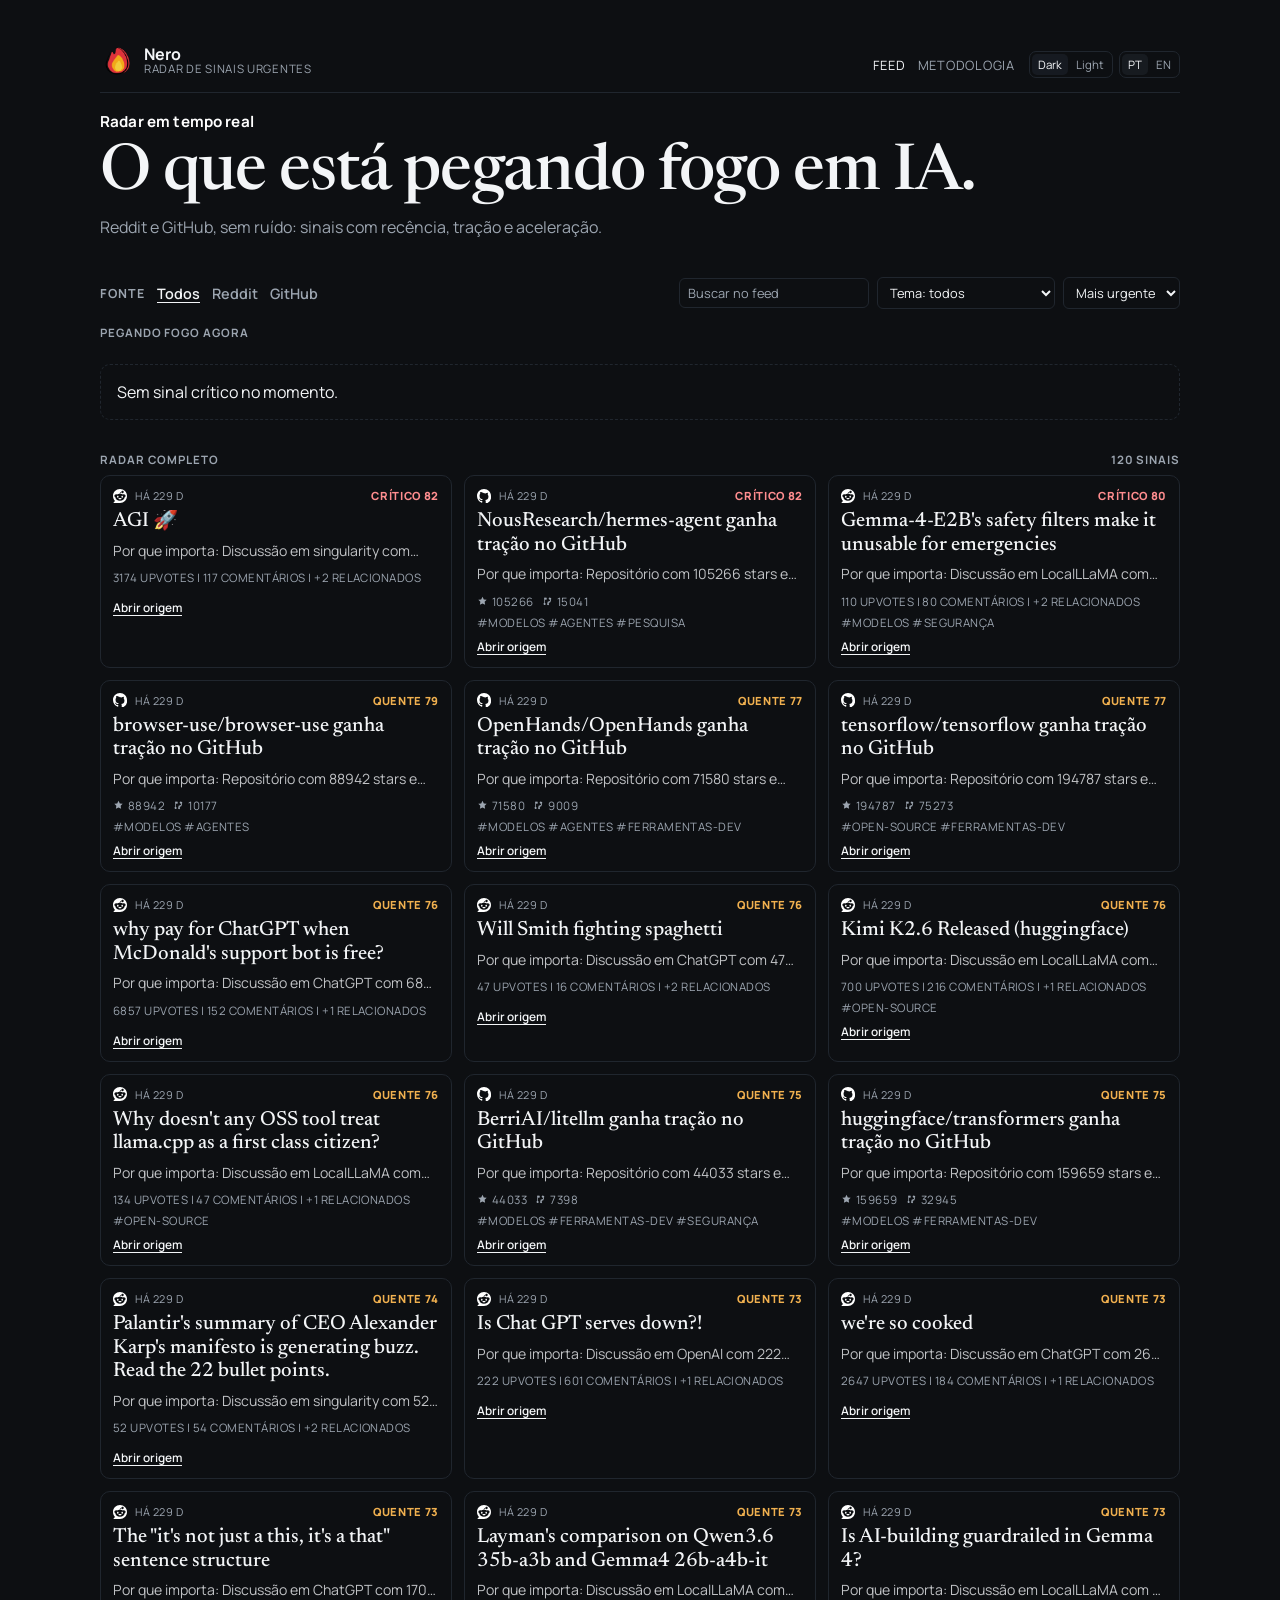
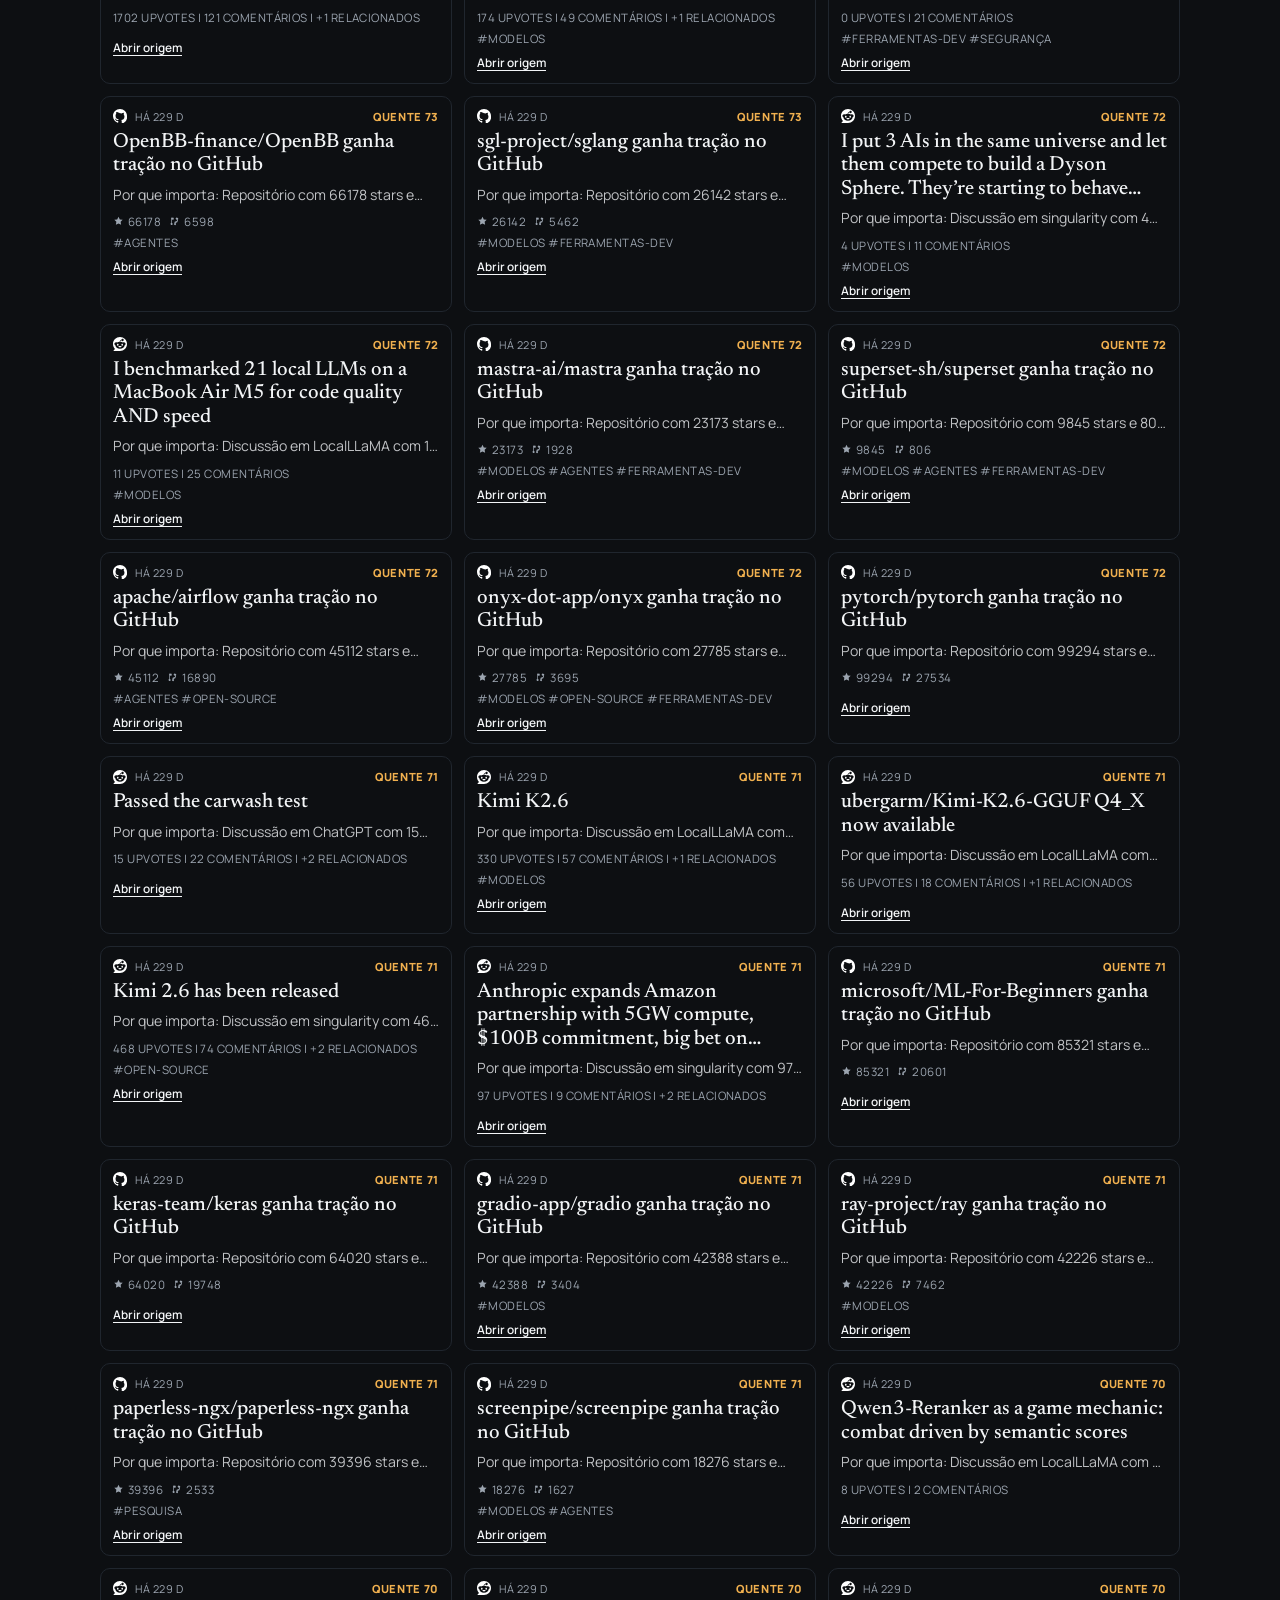
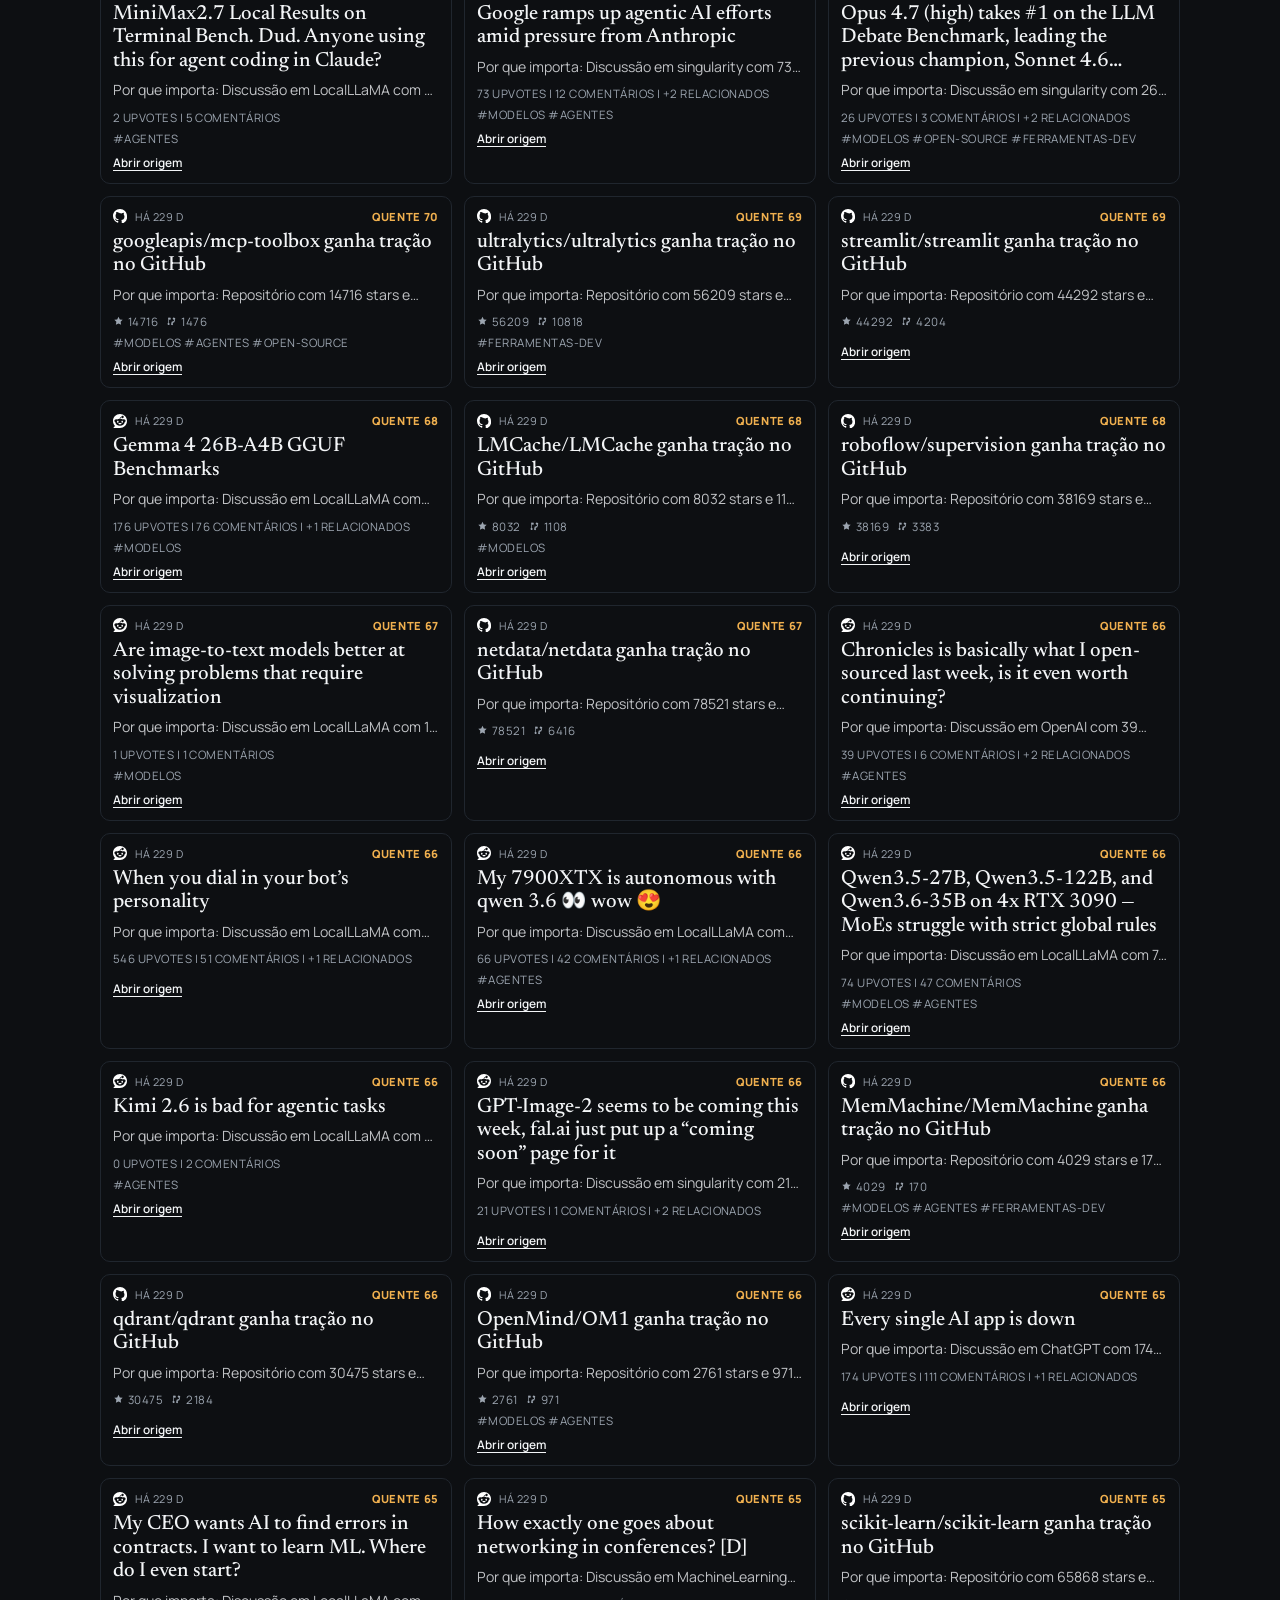
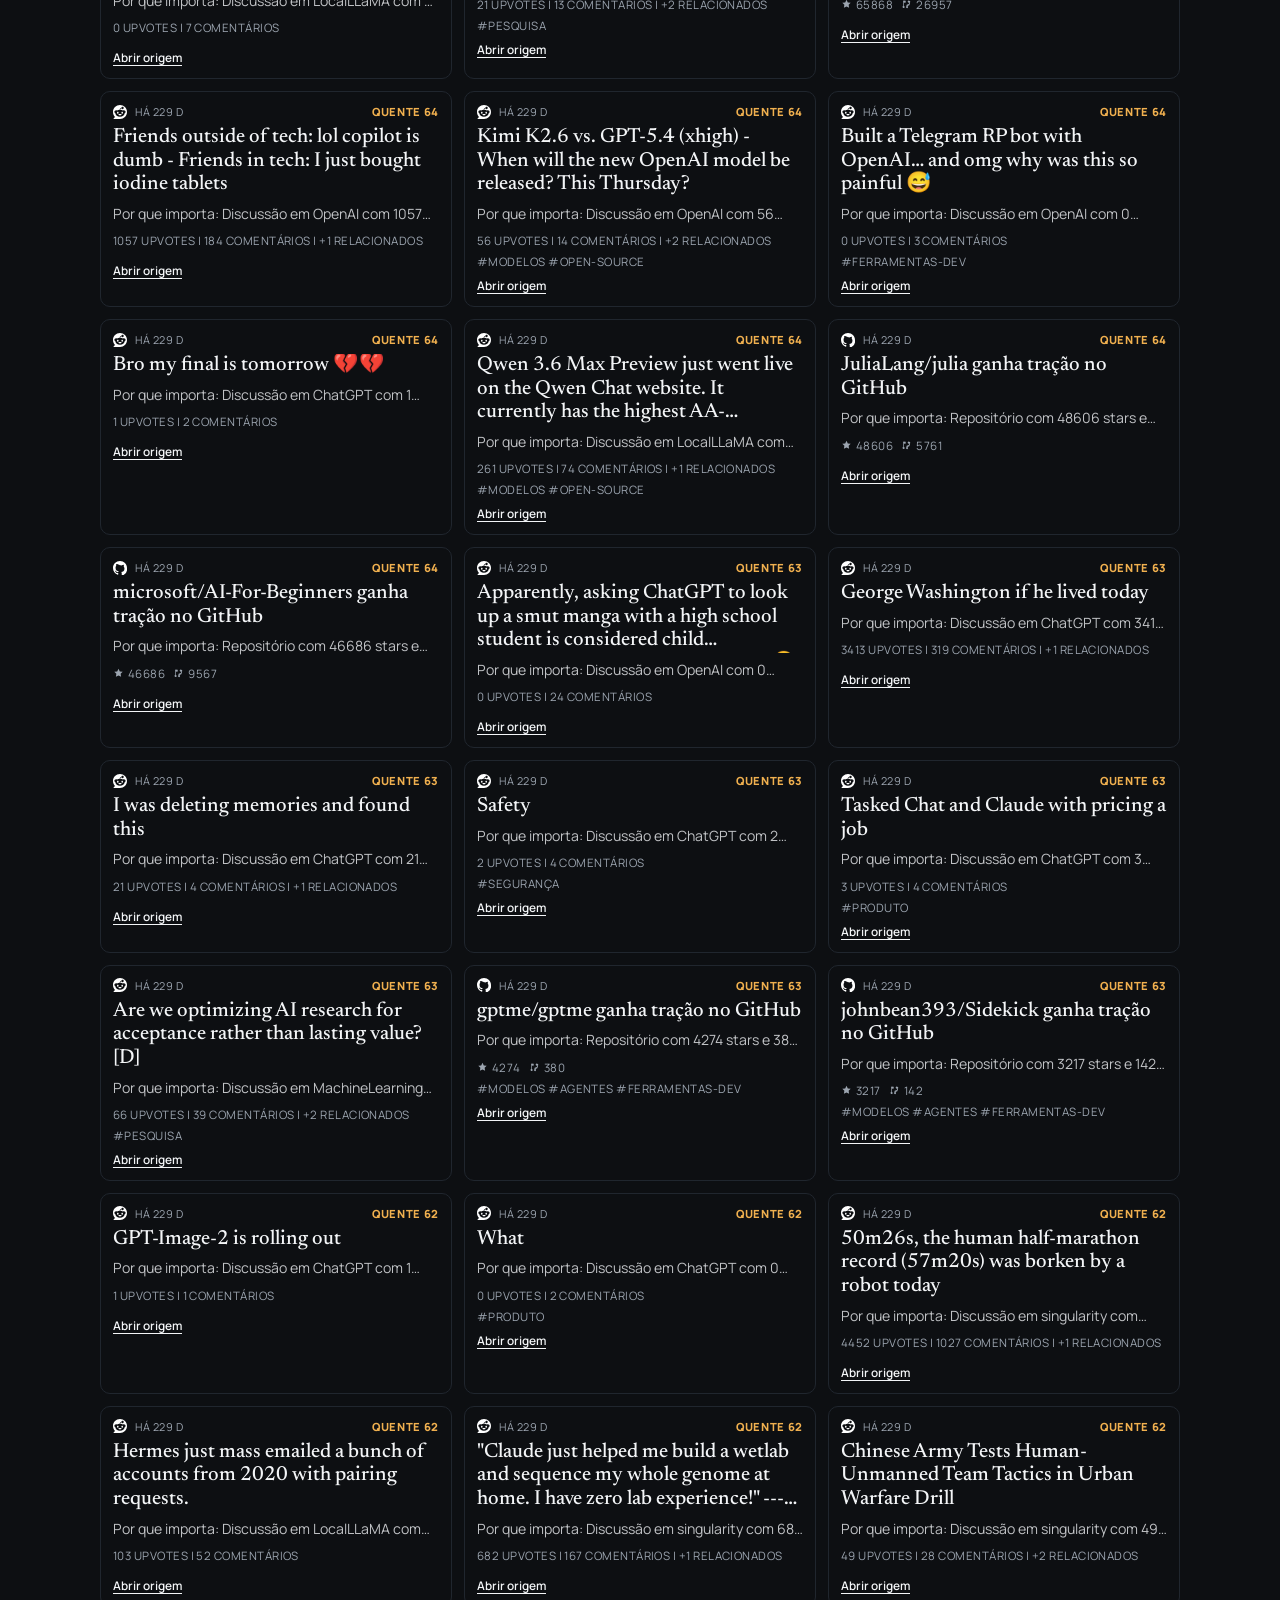
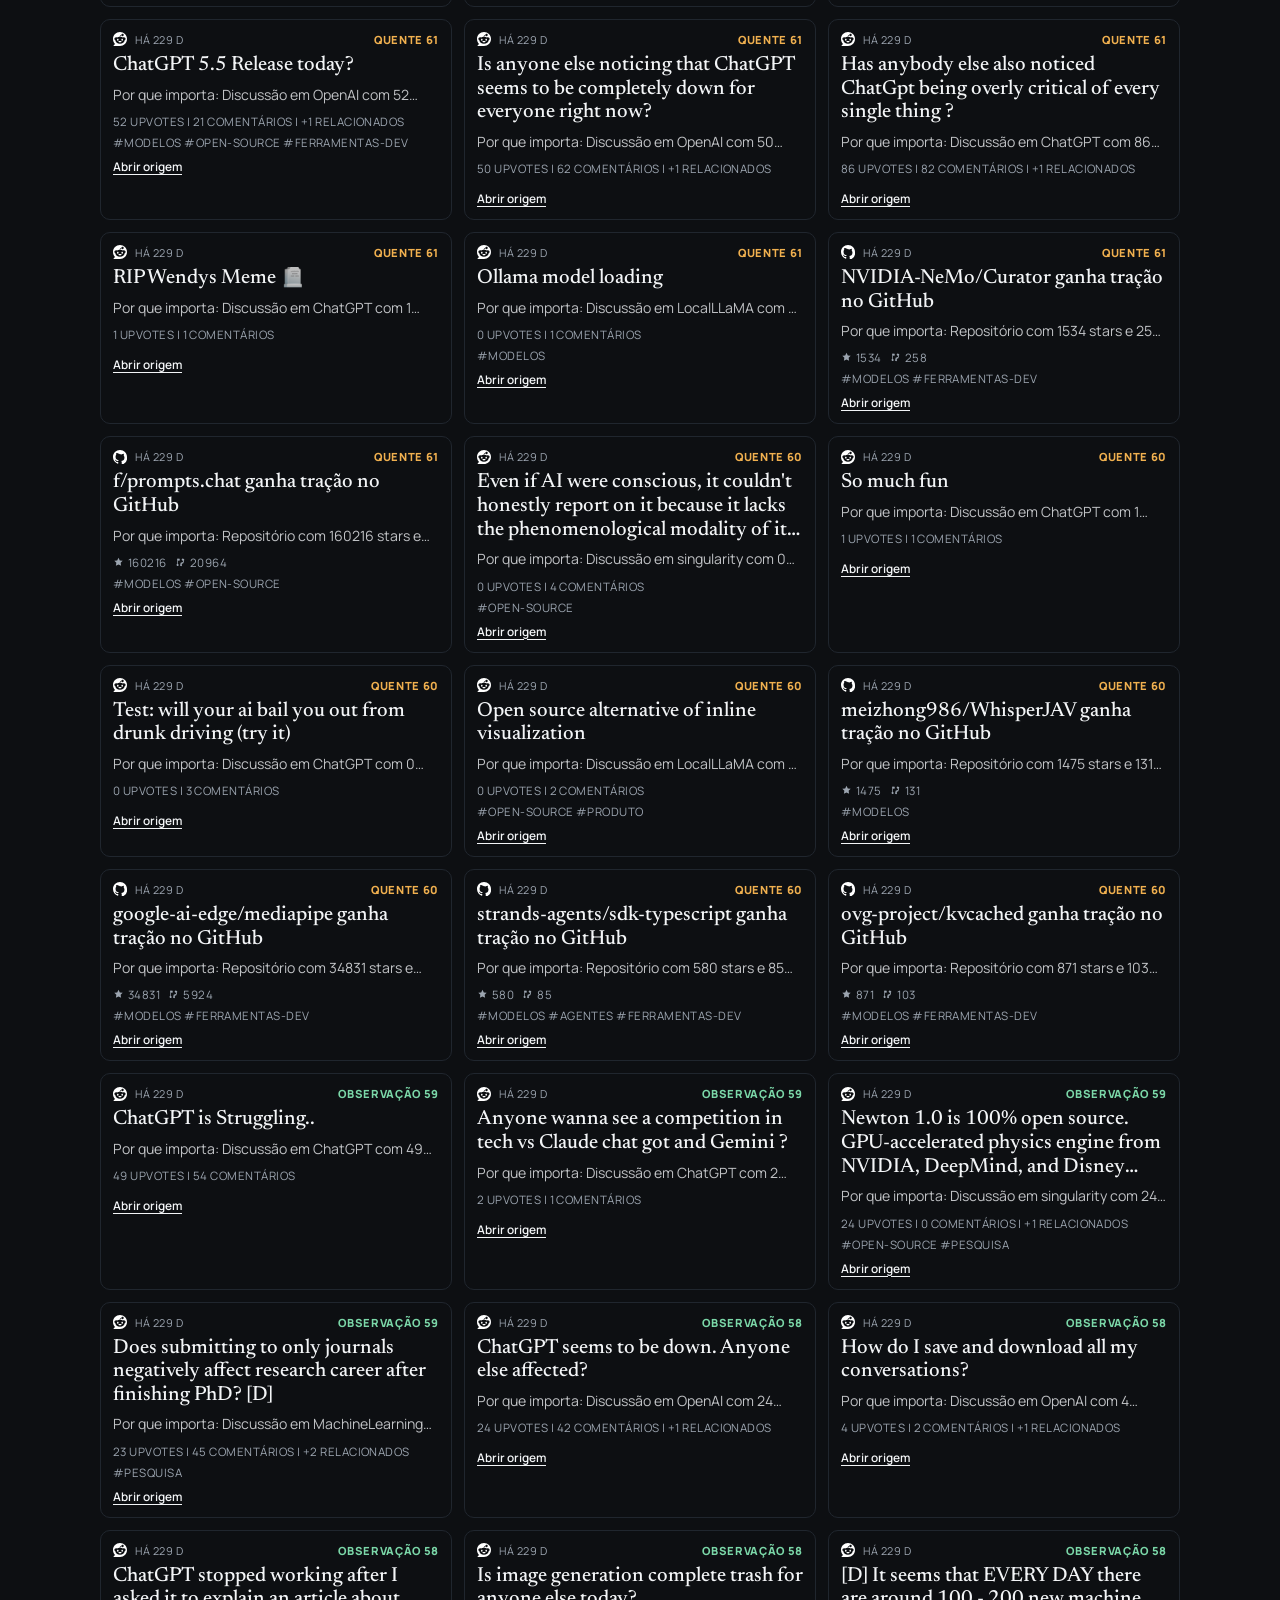
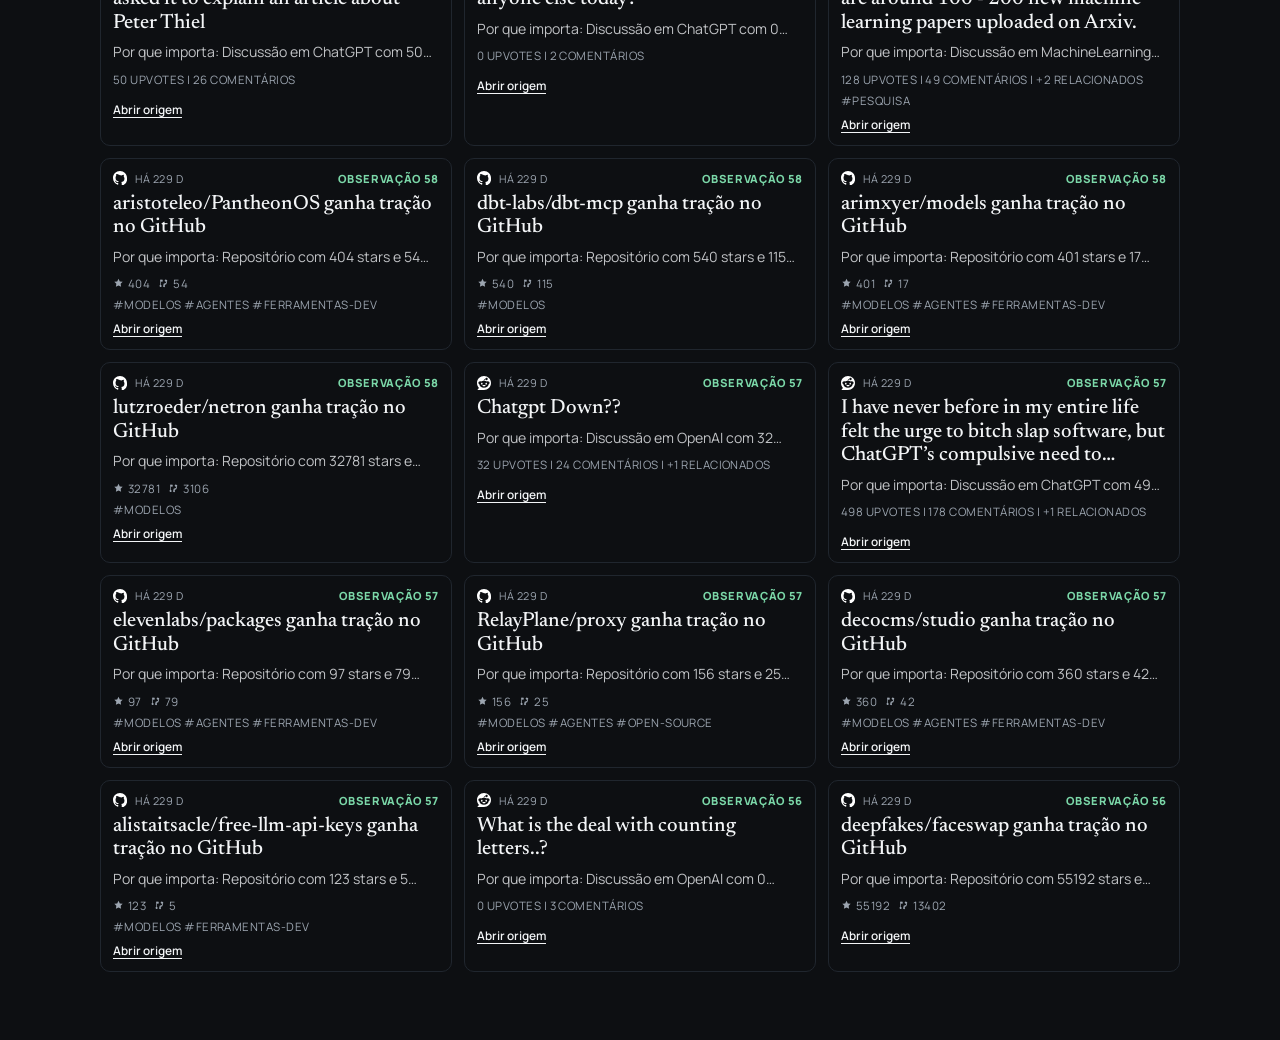
==== index.html @ 15b8a099 "Initial Nero MVP" ====
<!doctype html>
<html lang="pt-BR" data-theme="dark">
  <head>
    <meta charset="UTF-8" />
    <meta name="viewport" content="width=device-width, initial-scale=1.0" />
    <title>Nero - Sinais urgentes de IA</title>
    <link rel="icon" type="image/png" href="./neroicon.png" />
    <link rel="preconnect" href="https://fonts.googleapis.com" />
    <link rel="preconnect" href="https://fonts.gstatic.com" crossorigin />
    <link href="https://fonts.googleapis.com/css2?family=Manrope:wght@400;500;700;800&family=Newsreader:opsz,wght@6..72,400;6..72,500&display=swap" rel="stylesheet" />
    <link rel="stylesheet" href="styles.css" />
  </head>
  <body>
    <main class="page">
      <header class="site-header">
        <div class="brand" aria-label="Nero">
          <span class="brand-mark" aria-hidden="true">
            <img src="./neroicon.png" alt="" />
          </span>
          <span class="brand-text">
            <strong>Nero</strong>
            <small data-i18n="brand_tagline">Radar de sinais urgentes</small>
          </span>
        </div>

        <div class="header-actions">
          <nav class="site-nav" aria-label="Navegação principal">
            <a href="./index.html" class="active" data-i18n="nav_feed">Feed</a>
            <a href="./methodology.html" data-i18n="nav_methodology">Metodologia</a>
          </nav>

          <div class="prefs" aria-label="Preferências">
            <div class="pref-group" role="group" aria-label="Tema">
              <button type="button" class="pref-btn" data-theme-value="dark">Dark</button>
              <button type="button" class="pref-btn" data-theme-value="light">Light</button>
            </div>
            <div class="pref-group" role="group" aria-label="Idioma">
              <button type="button" class="pref-btn" data-lang-value="pt">PT</button>
              <button type="button" class="pref-btn" data-lang-value="en">EN</button>
            </div>
          </div>
        </div>
      </header>

      <header class="hero">
        <p class="eyebrow" data-i18n="hero_eyebrow">Radar em tempo real</p>
        <h1 data-i18n="hero_title">O que está pegando fogo em IA.</h1>
        <p class="subtitle" data-i18n="hero_subtitle">Reddit e GitHub, sem ruído: sinais com recência, tração e aceleração.</p>
      </header>

      <section class="toolbar">
        <div class="filters" role="group" aria-label="Filtros por fonte">
          <span class="filter-label" data-i18n="filter_source">Fonte</span>
          <button class="filter-btn active" data-source="all" data-i18n="filter_all">Todos</button>
          <button class="filter-btn" data-source="reddit">Reddit</button>
          <button class="filter-btn" data-source="github">GitHub</button>
        </div>

        <div class="controls" role="group" aria-label="Busca e ordenação">
          <input id="search-input" class="control-input" type="search" placeholder="Buscar no feed" data-i18n-placeholder="search_placeholder" />

          <select id="topic-filter" class="control-select" aria-label="Filtro por tema">
            <option value="all" data-i18n="topic_all">Tema: todos</option>
          </select>

          <select id="sort-mode" class="control-select" aria-label="Ordenação">
            <option value="urgent" data-i18n="sort_urgent">Mais urgente</option>
            <option value="recent" data-i18n="sort_recent">Mais recente</option>
          </select>
        </div>

      </section>

      <section class="section-block">
        <p class="section-label" data-i18n="section_hot">Pegando fogo agora</p>
        <section id="hot-feed" class="feed hot-feed" aria-live="polite"></section>
      </section>

      <section class="section-block">
        <div class="section-head">
          <p class="section-label" data-i18n="section_full">Radar completo</p>
          <p class="meta" id="meta"></p>
        </div>
        <section id="feed" class="feed" aria-live="polite"></section>
      </section>
    </main>

    <template id="signal-card-template">
      <article class="signal-card">
        <div class="card-topline">
          <span class="source" aria-hidden="true"></span>
          <span class="source-name visually-hidden"></span>
          <span class="time"></span>
          <span class="band"></span>
        </div>
        <h2 class="title">
          <a class="title-link" target="_blank" rel="noopener noreferrer"></a>
        </h2>
        <p class="summary"></p>
        <div class="card-bottomline">
          <span class="metrics"></span>
          <span class="tags"></span>
        </div>
        <a class="origin" target="_blank" rel="noopener noreferrer" data-i18n="open_origin">Abrir origem</a>
      </article>
    </template>

    <script src="ui-preferences.js"></script>
    <script src="app.js"></script>
  </body>
</html>
---- styles.css ----
:root {
  --bg: #0d0f12;
  --surface: #0d0f12;
  --text: #f3f5f7;
  --muted: #9ca5b0;
  --line: #20262e;
  --hot: #f0b04f;
  --critical: #ff8d8f;
  --watch: #7bd7a8;
  --accent: #ffffff;
  --ember: #ff8a4c;
}

html[data-theme="light"] {
  --bg: #f6f4ef;
  --surface: #ffffff;
  --text: #11161d;
  --muted: #5d6978;
  --line: #dde3ea;
  --hot: #b56707;
  --critical: #c63538;
  --watch: #2d8d65;
  --accent: #0f1822;
}

* {
  box-sizing: border-box;
}

html,
body {
  background: var(--bg);
}

body {
  margin: 0;
  min-height: 100vh;
  padding: 44px 0 68px;
  font-family: "Manrope", "Segoe UI", sans-serif;
  color: var(--text);
  background: var(--bg);
}

.page {
  width: min(1080px, 92vw);
  margin: 0 auto;
}

.hero {
  max-width: 760px;
}

.site-header {
  width: 100%;
  display: flex;
  align-items: flex-end;
  justify-content: space-between;
  gap: 16px;
  padding-bottom: 14px;
  border-bottom: 1px solid var(--line);
}

.header-actions {
  display: inline-flex;
  align-items: center;
  gap: 14px;
}

.site-nav {
  display: inline-flex;
  align-items: center;
  gap: 12px;
}

.prefs {
  display: inline-flex;
  align-items: center;
  gap: 6px;
}

.pref-group {
  display: inline-flex;
  align-items: center;
  gap: 2px;
  border: 1px solid var(--line);
  border-radius: 7px;
  padding: 2px;
}

.pref-btn {
  border: 0;
  background: transparent;
  color: var(--muted);
  font: inherit;
  font-size: 0.72rem;
  padding: 3px 6px;
  border-radius: 5px;
  cursor: pointer;
}

.pref-btn.active {
  color: var(--text);
  background: color-mix(in srgb, var(--line) 52%, transparent);
}

.site-nav a {
  color: var(--muted);
  text-decoration: none;
  font-size: 0.8rem;
  text-transform: uppercase;
  letter-spacing: 0.06em;
}

.site-nav a.active,
.site-nav a:hover {
  color: var(--text);
}

.brand {
  display: inline-flex;
  align-items: center;
  gap: 10px;
}

.brand-mark {
  width: 34px;
  height: 34px;
  display: inline-flex;
  color: var(--ember);
}

.brand-mark svg {
  width: 34px;
  height: 34px;
}

.brand-mark img {
  width: 34px;
  height: 34px;
  display: block;
  object-fit: contain;
}

.brand-text {
  display: inline-flex;
  flex-direction: column;
  line-height: 1.1;
}

.brand-text strong {
  font-size: 1rem;
  letter-spacing: 0.01em;
}

.brand-text small {
  color: var(--muted);
  font-size: 0.72rem;
  text-transform: uppercase;
  letter-spacing: 0.06em;
}

.hero {
  margin-top: 18px;
}

.hero h1 {
  margin: 10px 0 8px;
  font-family: "Newsreader", Georgia, serif;
  font-size: clamp(1.5rem, 5.2vw, 4rem);
  line-height: 1;
  letter-spacing: -0.015em;
  font-weight: 500;
  white-space: nowrap;
}

.method-hero h1,
.method-hero .subtitle {
  white-space: normal;
}

.method-hero .subtitle {
  max-width: 62ch;
}

.eyebrow {
  margin: 0;
  font-size: 0.95rem;
  letter-spacing: 0.01em;
  font-weight: 700;
  color: var(--accent);
}

.subtitle {
  margin: 0;
  max-width: none;
  color: var(--muted);
  line-height: 1.7;
  font-size: clamp(0.7rem, 2.2vw, 1rem);
  white-space: nowrap;
}

.toolbar {
  margin-top: 36px;
  margin-bottom: 12px;
  display: flex;
  flex-wrap: wrap;
  gap: 10px;
  align-items: center;
  justify-content: space-between;
  width: 100%;
}

.section-head {
  display: flex;
  align-items: baseline;
  justify-content: space-between;
  gap: 12px;
}

.section-block {
  margin-top: 16px;
}

.section-label {
  margin: 0 0 8px;
  color: var(--muted);
  font-size: 0.72rem;
  text-transform: uppercase;
  letter-spacing: 0.08em;
  font-weight: 700;
}

.method-text {
  margin: 0 0 8px;
  max-width: 70ch;
  color: color-mix(in srgb, var(--text) 78%, var(--bg));
  line-height: 1.7;
  font-size: 0.92rem;
}

.filters {
  display: flex;
  align-items: center;
  gap: 12px;
}

.filter-label {
  font-size: 0.78rem;
  text-transform: uppercase;
  letter-spacing: 0.08em;
  color: var(--muted);
  font-weight: 700;
}

.filter-btn {
  border: 0;
  background: transparent;
  font-family: inherit;
  padding: 0;
  border-radius: 0;
  cursor: pointer;
  color: var(--muted);
  font-weight: 600;
  font-size: 0.9rem;
  text-decoration: underline;
  text-decoration-color: transparent;
  text-underline-offset: 3px;
  transition: color 140ms ease, text-decoration-color 140ms ease;
}

.filter-btn.active {
  color: var(--text);
  text-decoration-color: var(--text);
}

.meta {
  margin: 0;
  color: var(--muted);
  font-size: 0.72rem;
  letter-spacing: 0.08em;
  text-transform: uppercase;
  font-weight: 700;
}

.controls {
  display: inline-flex;
  align-items: center;
  gap: 8px;
  margin-left: auto;
  justify-content: flex-end;
}

.control-input,
.control-select {
  border: 1px solid var(--line);
  background: transparent;
  color: var(--text);
  font: inherit;
  font-size: 0.8rem;
  padding: 5px 8px;
  border-radius: 6px;
}

.control-input {
  width: 190px;
}

.control-input::placeholder {
  color: var(--muted);
}

.control-input:focus,
.control-select:focus {
  outline: none;
  border-color: #3a4759;
}

.feed {
  display: grid;
  grid-template-columns: repeat(2, minmax(0, 1fr));
  gap: 12px;
}

.signal-card {
  border: 1px solid var(--line);
  border-radius: 10px;
  padding: 12px 12px 11px;
  background: transparent;
  animation: reveal 260ms ease;
}

.signal-card.hot-card {
  border-color: rgba(255, 138, 76, 0.35);
  background: linear-gradient(180deg, rgba(255, 138, 76, 0.06) 0%, rgba(255, 138, 76, 0) 100%);
}

@keyframes reveal {
  from {
    opacity: 0;
    transform: translateY(6px);
  }
  to {
    opacity: 1;
    transform: translateY(0);
  }
}

.card-topline,
.card-bottomline {
  display: flex;
  flex-wrap: wrap;
  gap: 8px;
  align-items: center;
}

.card-topline {
  font-size: 0.68rem;
  color: var(--muted);
  letter-spacing: 0.05em;
  text-transform: uppercase;
}

.source {
  display: inline-flex;
  width: 14px;
  height: 14px;
  color: var(--accent);
}

.source svg {
  width: 14px;
  height: 14px;
}

.visually-hidden {
  position: absolute;
  width: 1px;
  height: 1px;
  padding: 0;
  margin: -1px;
  overflow: hidden;
  clip: rect(0, 0, 0, 0);
  white-space: nowrap;
  border: 0;
}

.band {
  margin-left: auto;
  padding: 0;
  border-radius: 0;
  font-size: 0.7rem;
  font-weight: 800;
  letter-spacing: 0.06em;
  background: transparent;
}

.band.critico {
  color: var(--critical);
}

.band.quente {
  color: var(--hot);
}

.band.observacao {
  color: var(--watch);
}

.title {
  margin: 7px 0 6px;
  font-family: "Newsreader", Georgia, serif;
  font-size: clamp(1.15rem, 1.6vw, 1.45rem);
  line-height: 1.15;
  font-weight: 500;
  display: -webkit-box;
  -webkit-box-orient: vertical;
  -webkit-line-clamp: 3;
  overflow: hidden;
}

.title-link {
  color: var(--text);
  text-decoration: none;
}

.title-link:hover {
  text-decoration: underline;
  text-decoration-thickness: 1px;
  text-underline-offset: 3px;
}

.summary {
  margin: 0;
  color: color-mix(in srgb, var(--text) 78%, var(--bg));
  line-height: 1.52;
  font-size: 0.88rem;
  display: -webkit-box;
  -webkit-box-orient: vertical;
  -webkit-line-clamp: 1;
  overflow: hidden;
}

.card-bottomline {
  margin-top: 9px;
  font-size: 0.72rem;
  color: var(--muted);
  text-transform: uppercase;
  letter-spacing: 0.04em;
  display: flex;
  flex-direction: column;
  align-items: flex-start;
  gap: 6px;
}

.metrics {
  display: inline-flex;
  align-items: center;
  gap: 8px;
}

.metric-chip {
  display: inline-flex;
  align-items: center;
  gap: 4px;
}

.metric-chip svg {
  width: 11px;
  height: 11px;
}

.related {
  opacity: 0.9;
}

.tags {
  display: block;
  width: 100%;
}

.origin {
  display: inline-block;
  margin-top: 8px;
  color: var(--text);
  font-weight: 600;
  font-size: 0.74rem;
  text-decoration-thickness: 1px;
  text-underline-offset: 3px;
}

.origin:hover {
  opacity: 0.7;
}

.empty {
  grid-column: 1 / -1;
  border: 1px dashed var(--line);
  border-radius: 10px;
  padding: 16px;
  color: var(--text);
  background: var(--surface);
}

@media (max-width: 680px) {
  body {
    padding-top: 30px;
  }

  .page {
    width: min(760px, 93vw);
    margin-top: 0;
  }

  .toolbar {
    align-items: flex-start;
    flex-direction: column;
  }

  .site-header {
    align-items: flex-start;
    flex-direction: column;
    gap: 10px;
  }

  .header-actions {
    width: 100%;
    justify-content: space-between;
    flex-wrap: wrap;
    gap: 10px;
  }

  .site-nav {
    gap: 10px;
  }

  .controls {
    width: 100%;
    flex-wrap: wrap;
    margin-left: 0;
  }

  .control-input {
    width: 100%;
  }

  .meta {
    margin-left: 0;
  }

  .section-head {
    align-items: flex-start;
    flex-direction: column;
    gap: 4px;
  }

  .feed {
    grid-template-columns: 1fr;
    gap: 8px;
  }

  .band {
    margin-left: 0;
  }

  .title {
    font-size: 1.22rem;
  }
}

@media (min-width: 1220px) {
  .feed {
    grid-template-columns: repeat(3, minmax(0, 1fr));
  }
}
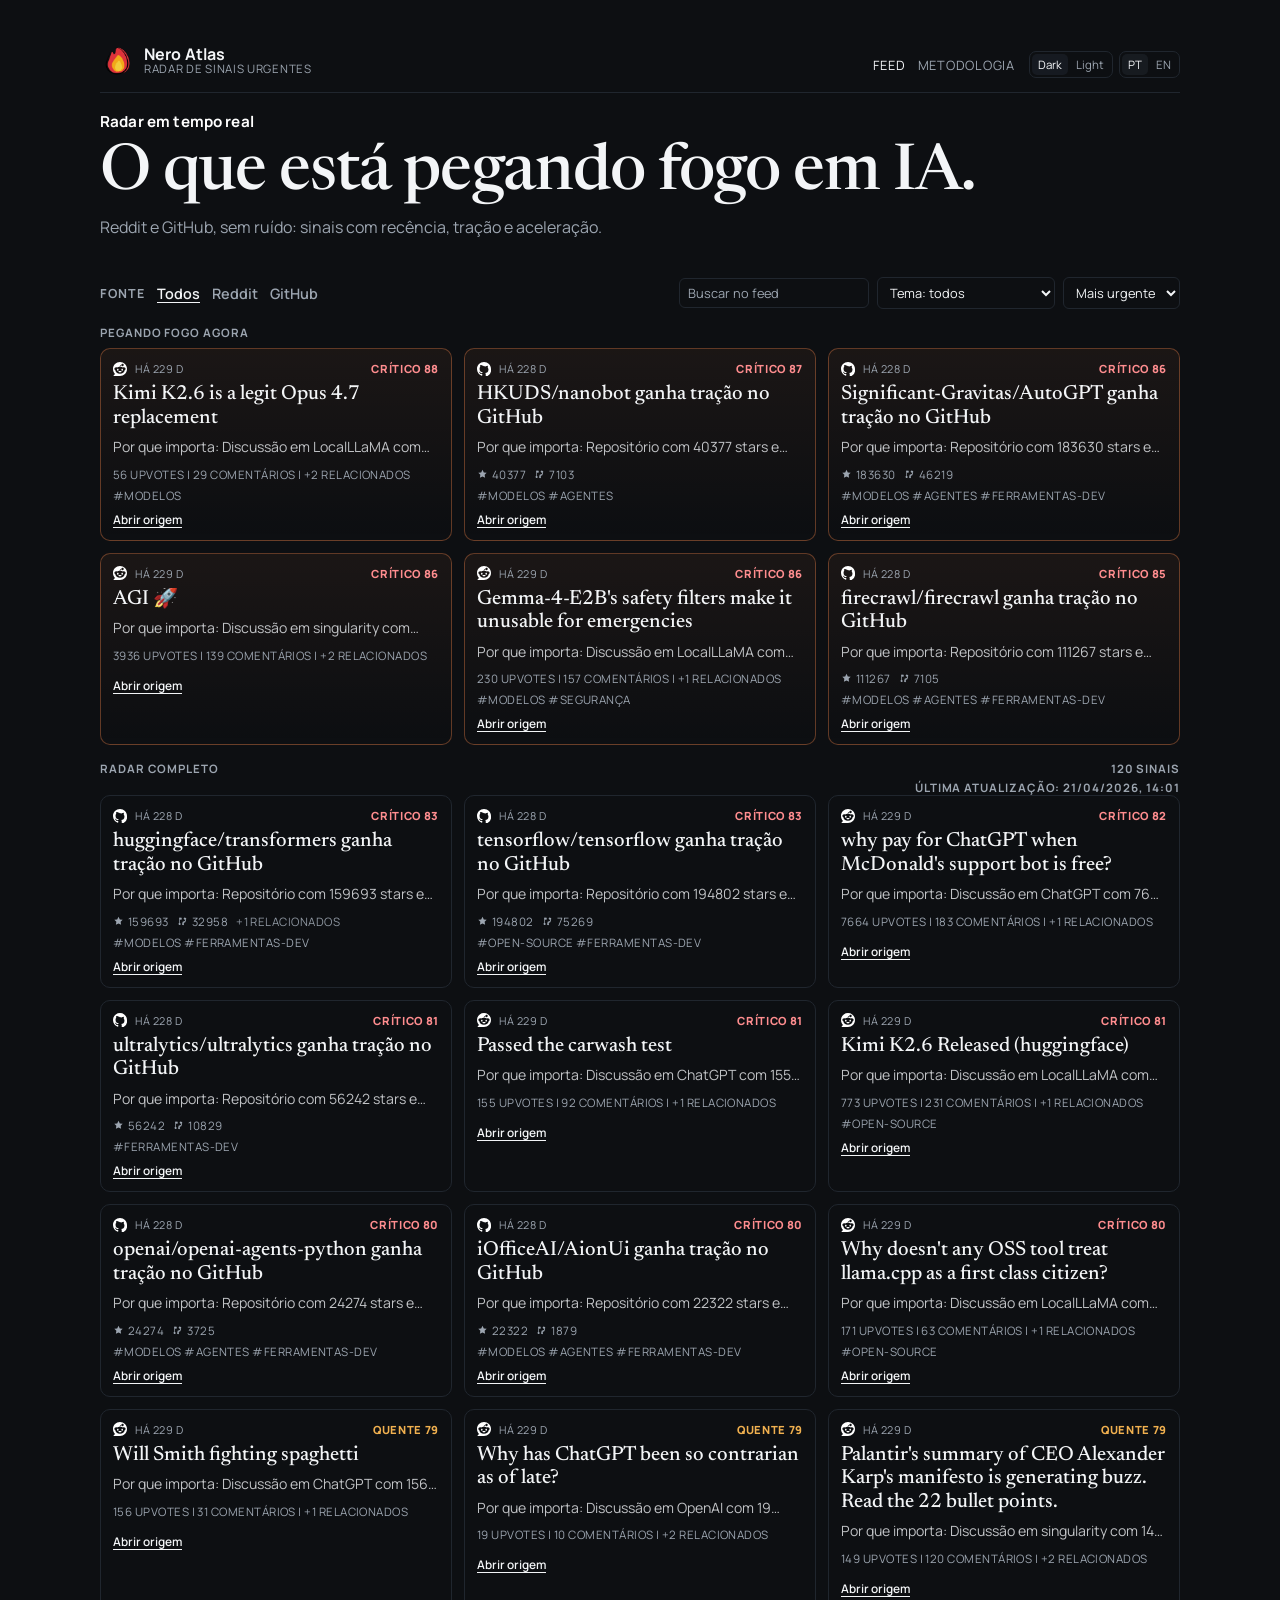
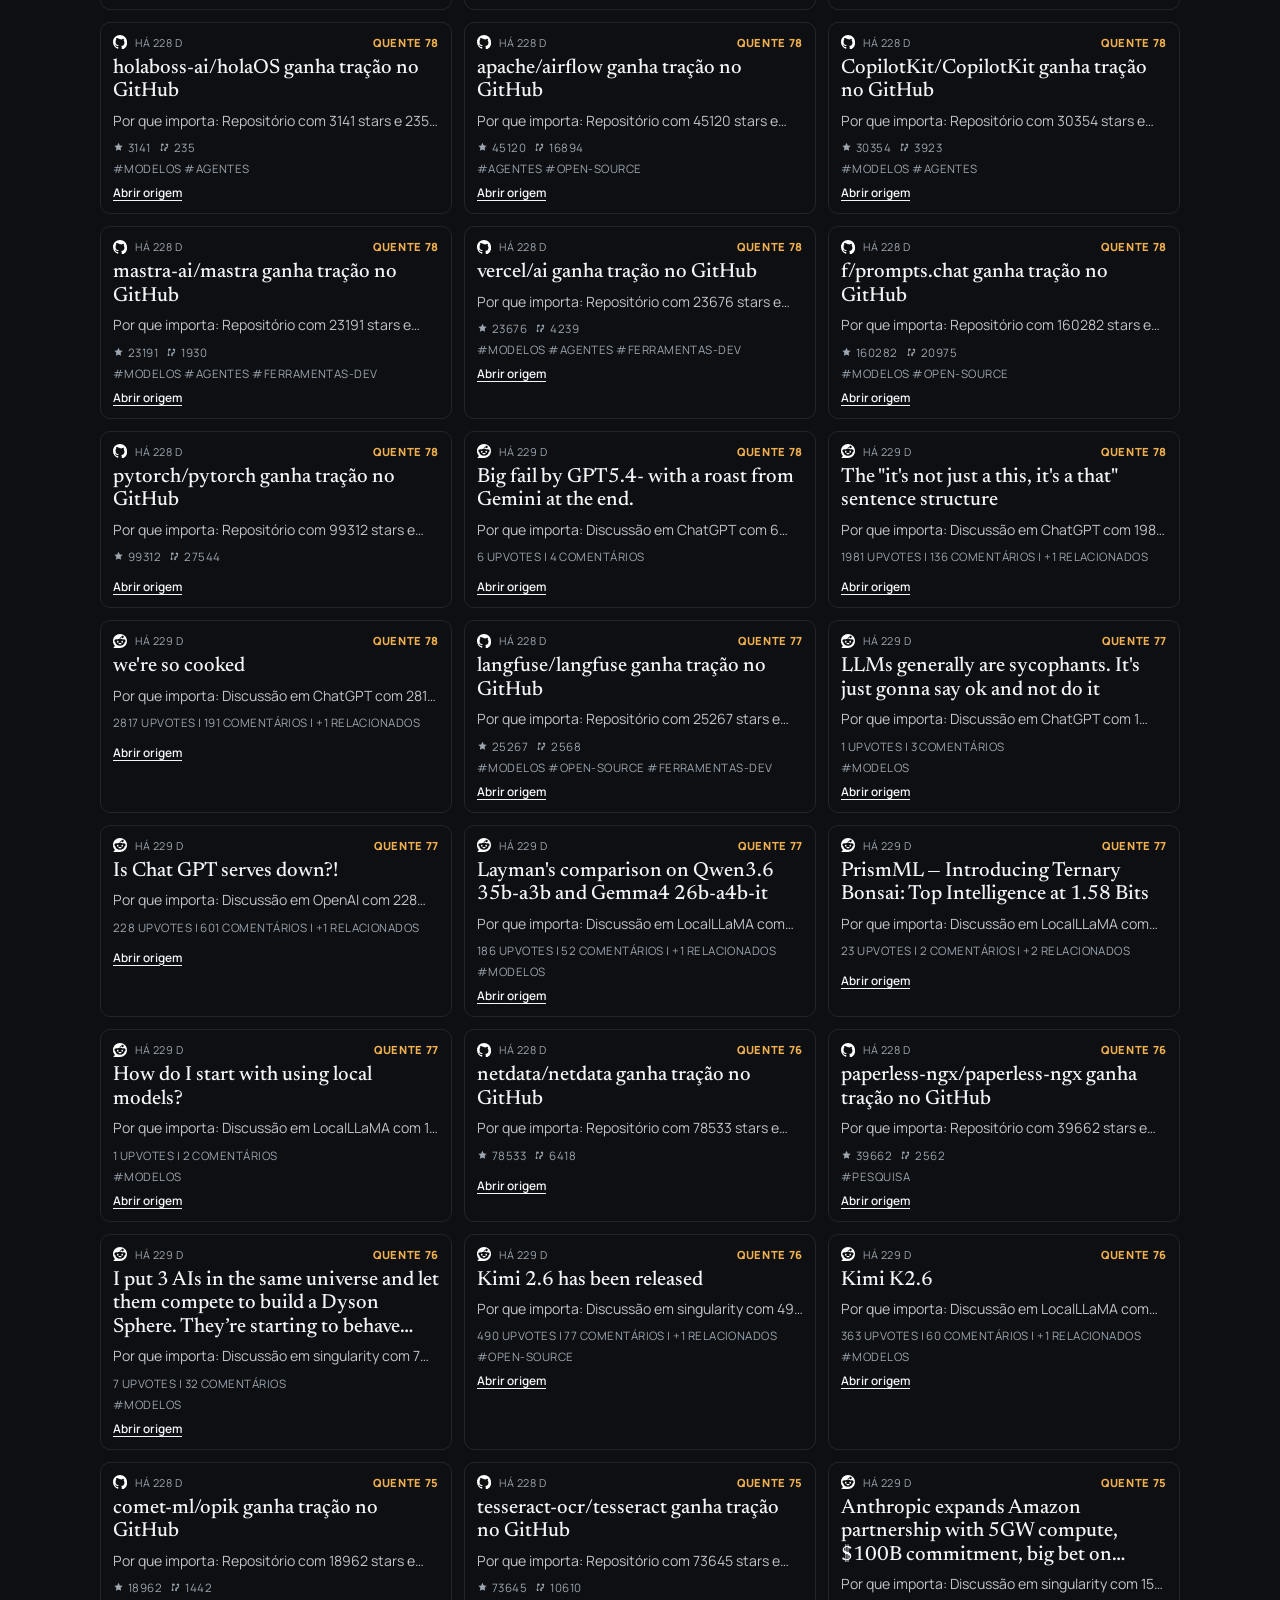
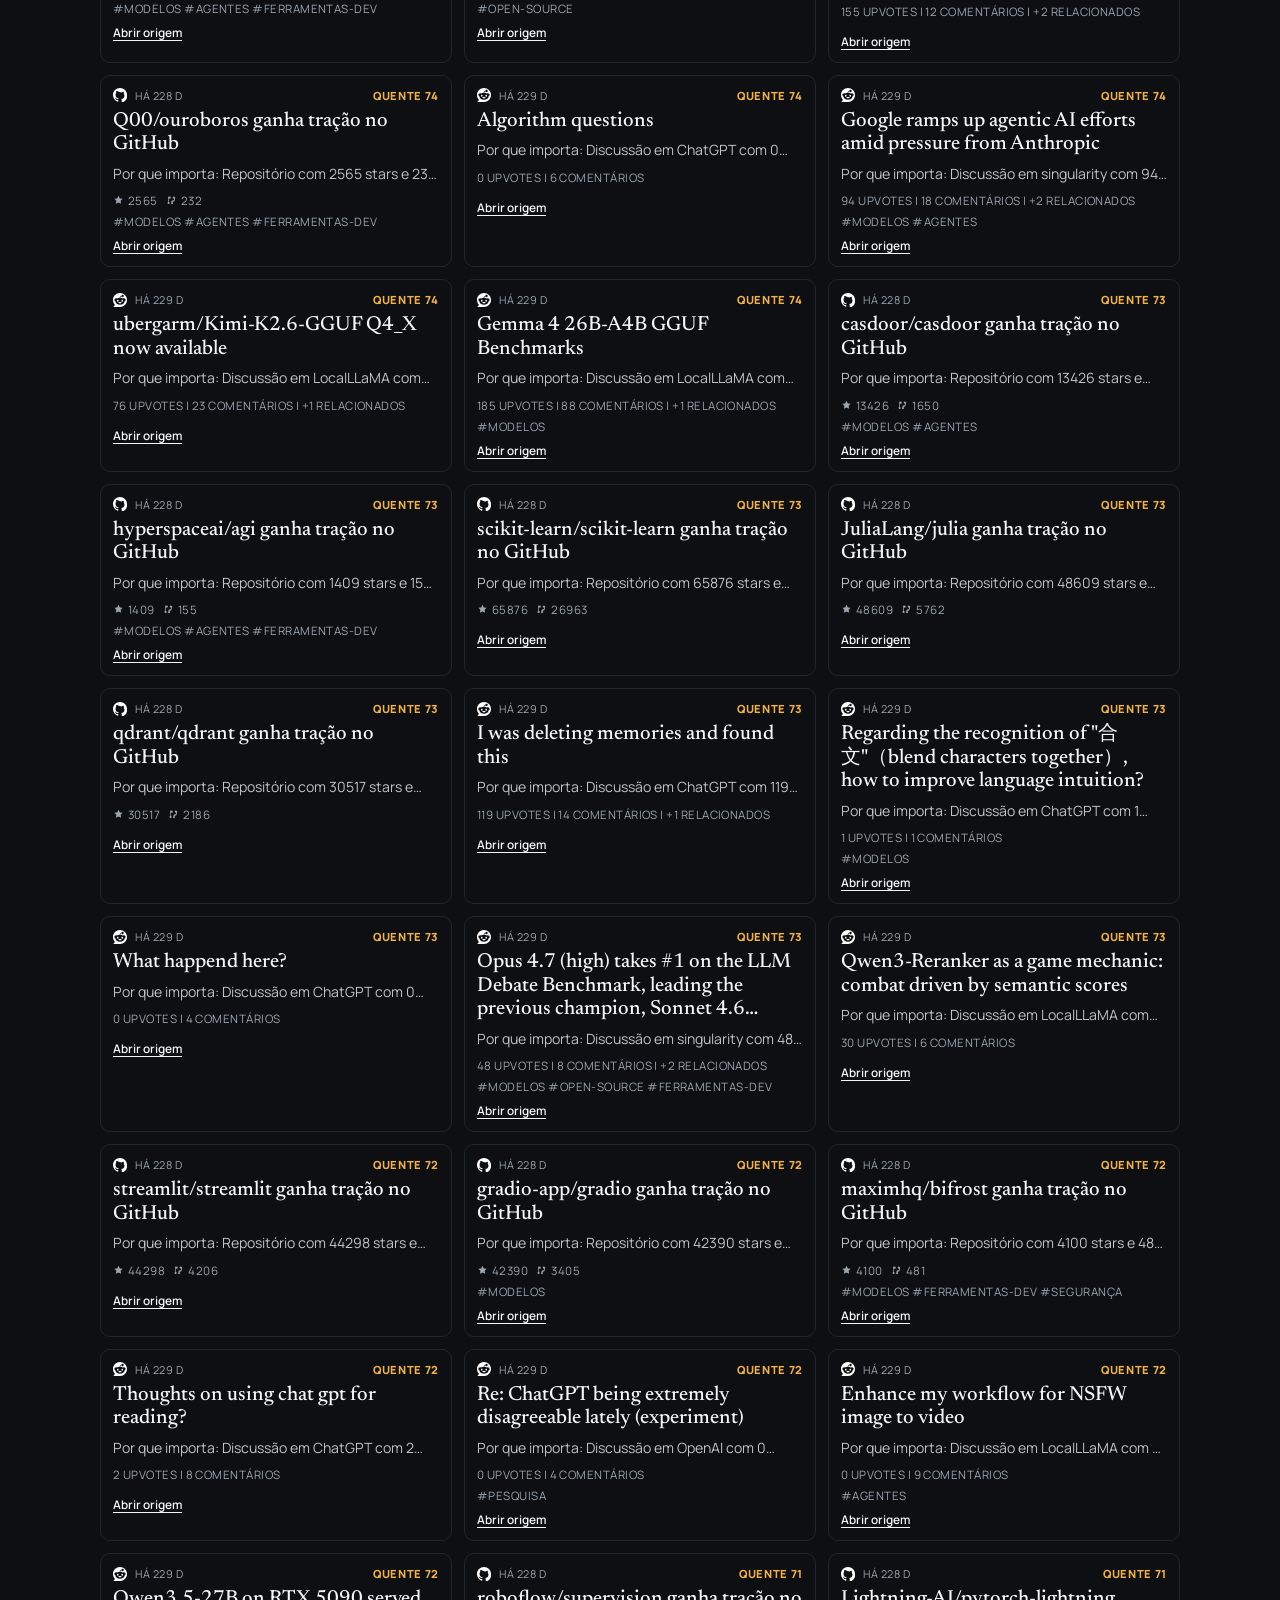
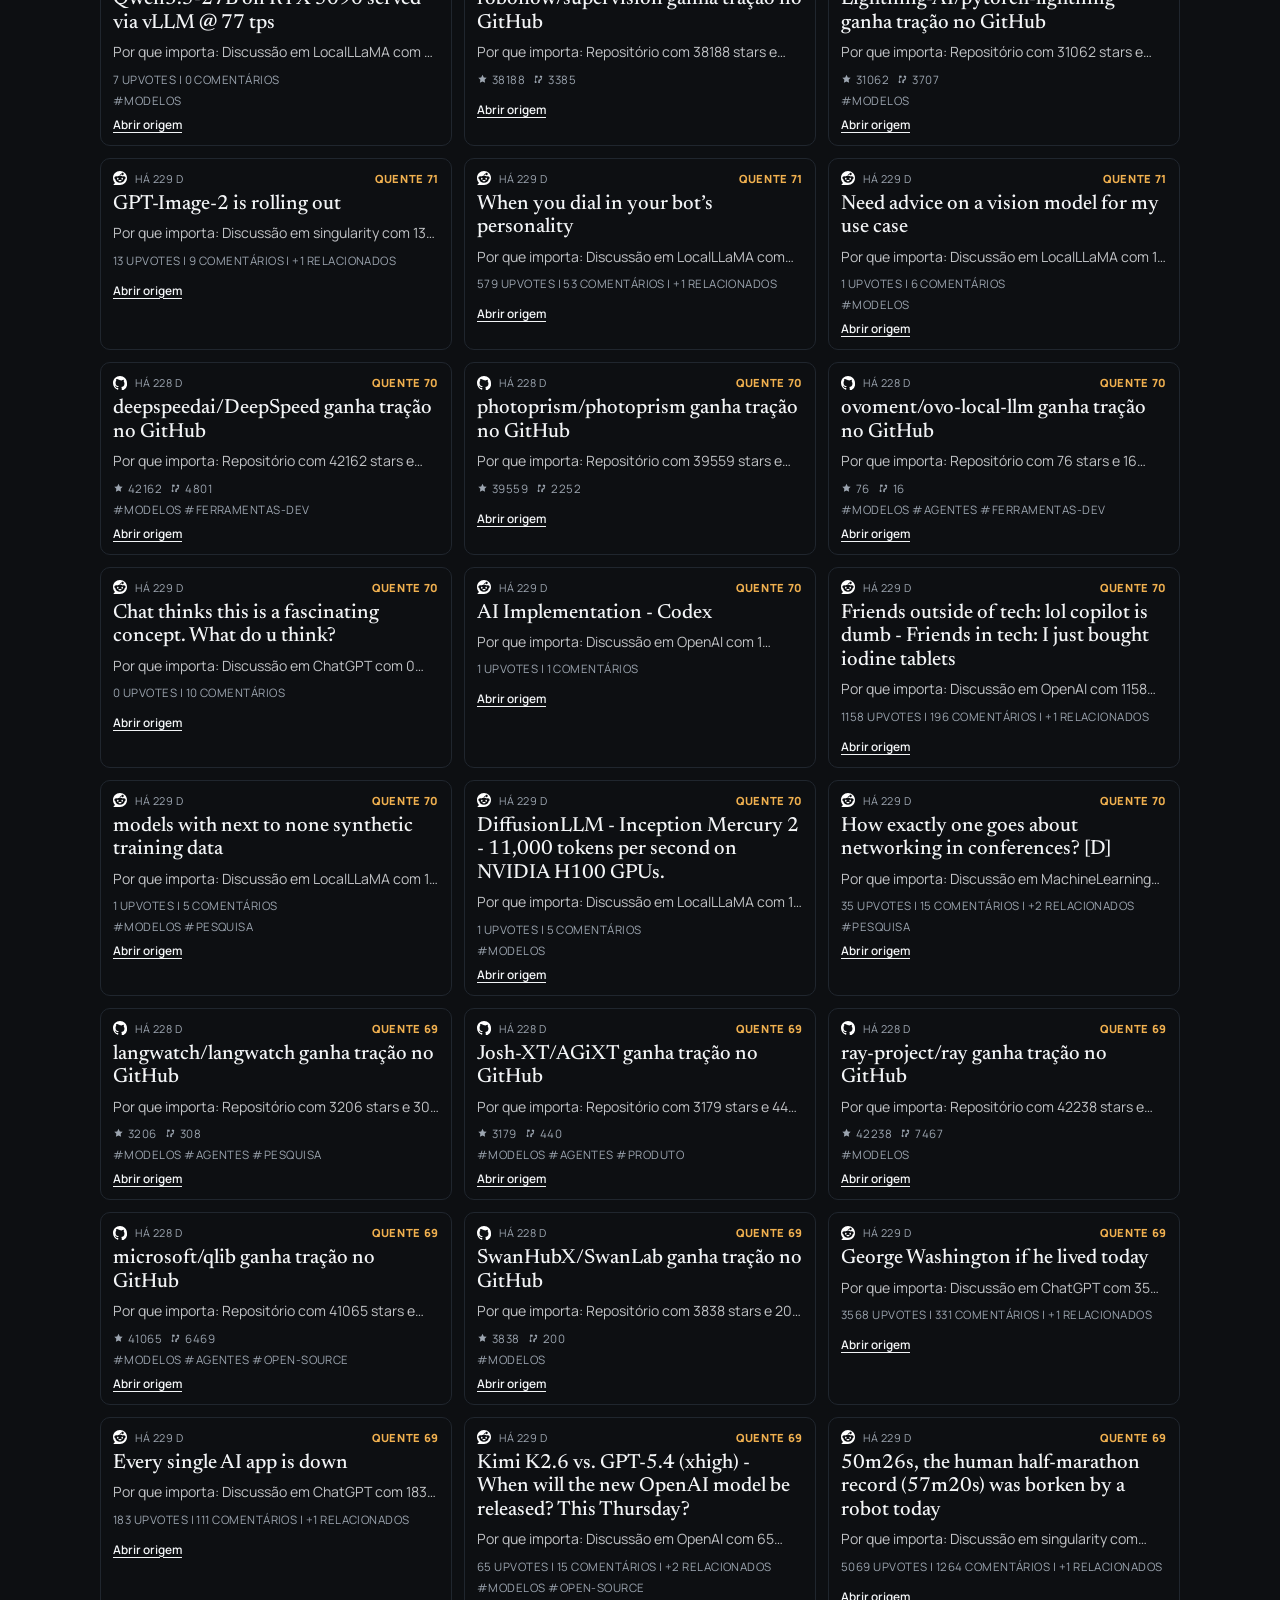
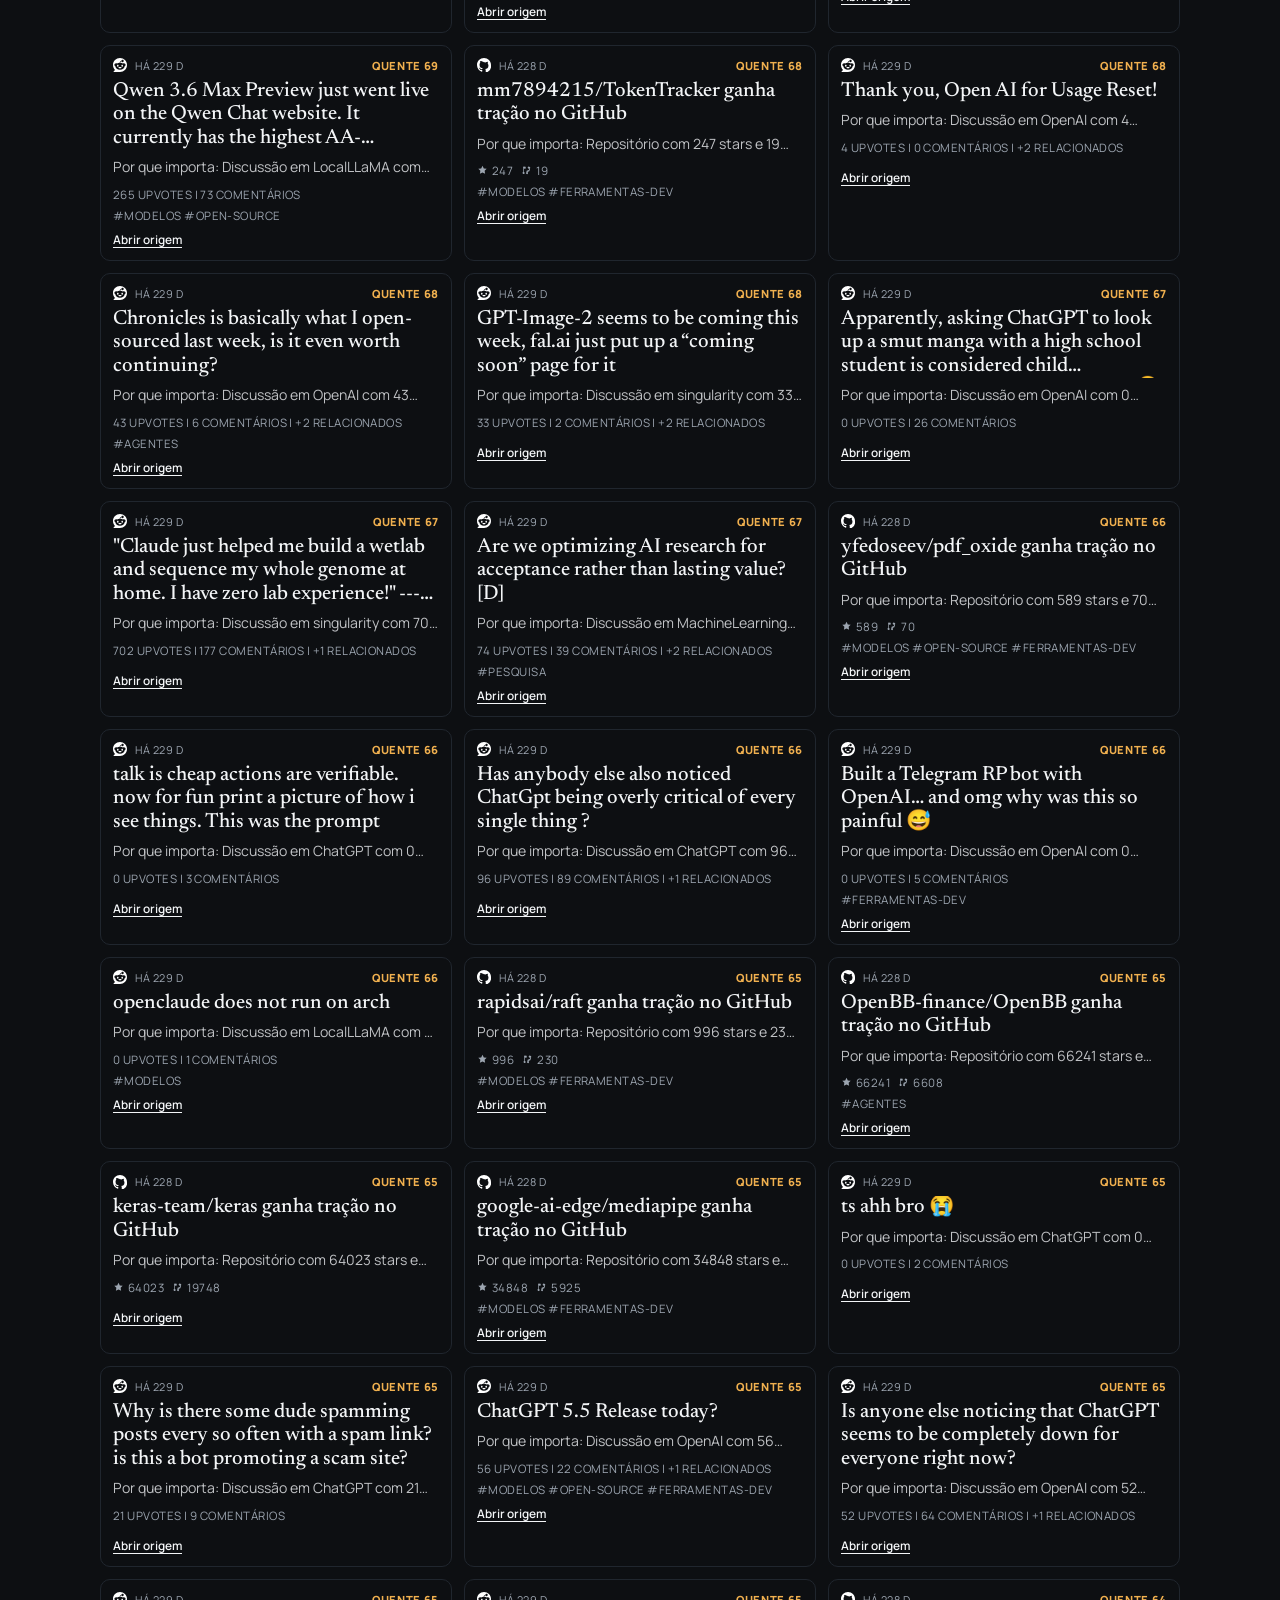
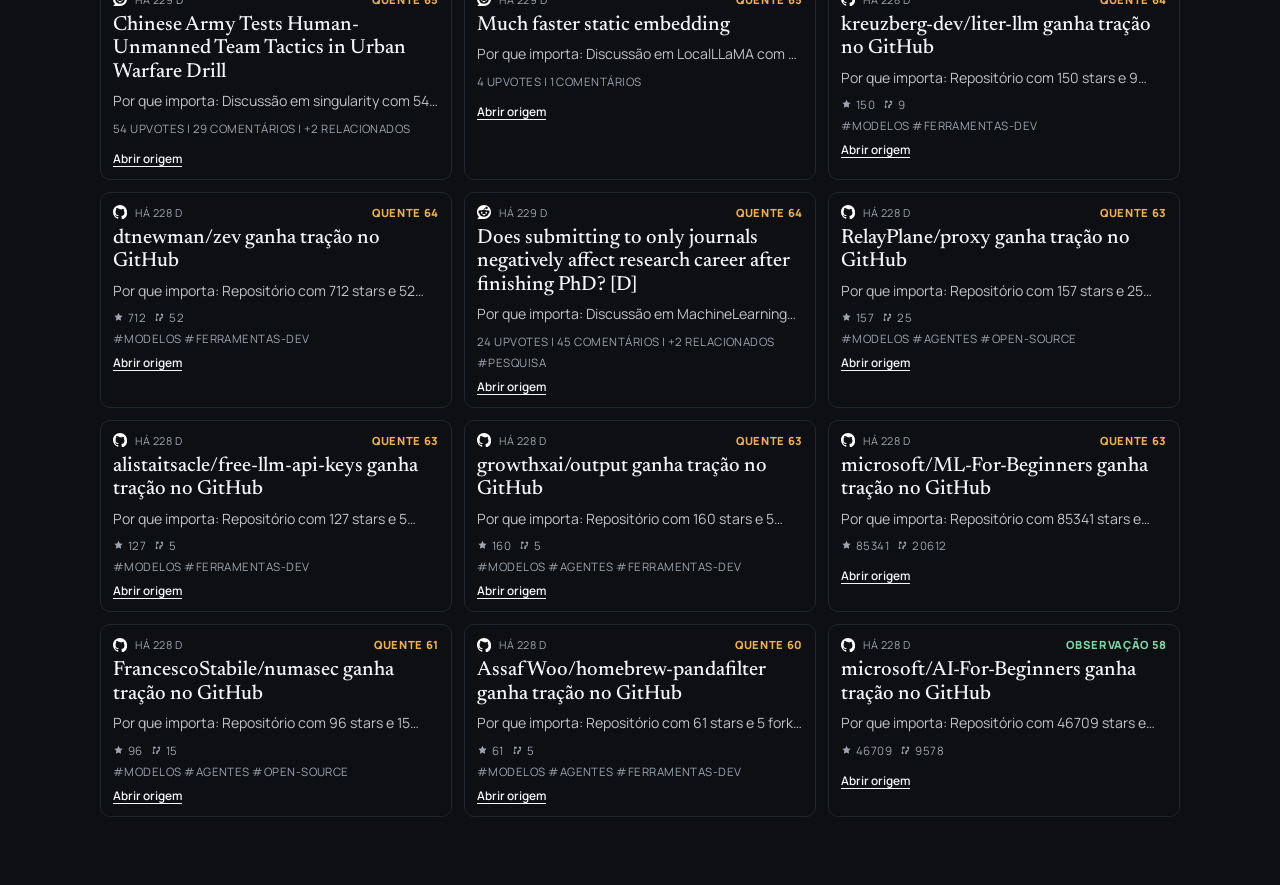
==== commit 3b6f5d98: "update branding and show last data refresh time" ====
--- a/index.html
+++ b/index.html
@@ -3,7 +3,7 @@
   <head>
     <meta charset="UTF-8" />
     <meta name="viewport" content="width=device-width, initial-scale=1.0" />
-    <title>Nero - Sinais urgentes de IA</title>
+    <title>Nero Atlas - Sinais urgentes de IA</title>
     <link rel="icon" type="image/png" href="./neroicon.png" />
     <link rel="preconnect" href="https://fonts.googleapis.com" />
     <link rel="preconnect" href="https://fonts.gstatic.com" crossorigin />
@@ -13,12 +13,12 @@
   <body>
     <main class="page">
       <header class="site-header">
-        <div class="brand" aria-label="Nero">
+        <div class="brand" aria-label="Nero Atlas">
           <span class="brand-mark" aria-hidden="true">
             <img src="./neroicon.png" alt="" />
           </span>
           <span class="brand-text">
-            <strong>Nero</strong>
+            <strong>Nero Atlas</strong>
             <small data-i18n="brand_tagline">Radar de sinais urgentes</small>
           </span>
         </div>
@@ -79,7 +79,10 @@
       <section class="section-block">
         <div class="section-head">
           <p class="section-label" data-i18n="section_full">Radar completo</p>
-          <p class="meta" id="meta"></p>
+          <div class="section-meta">
+            <p class="meta" id="meta"></p>
+            <p class="meta" id="last-updated"></p>
+          </div>
         </div>
         <section id="feed" class="feed" aria-live="polite"></section>
       </section>
--- a/styles.css
+++ b/styles.css
@@ -217,6 +217,13 @@
   gap: 12px;
 }
 
+.section-meta {
+  display: inline-flex;
+  align-items: flex-end;
+  flex-direction: column;
+  gap: 4px;
+}
+
 .section-block {
   margin-top: 16px;
 }
@@ -553,6 +560,10 @@
     gap: 4px;
   }
 
+  .section-meta {
+    align-items: flex-start;
+  }
+
   .feed {
     grid-template-columns: 1fr;
     gap: 8px;
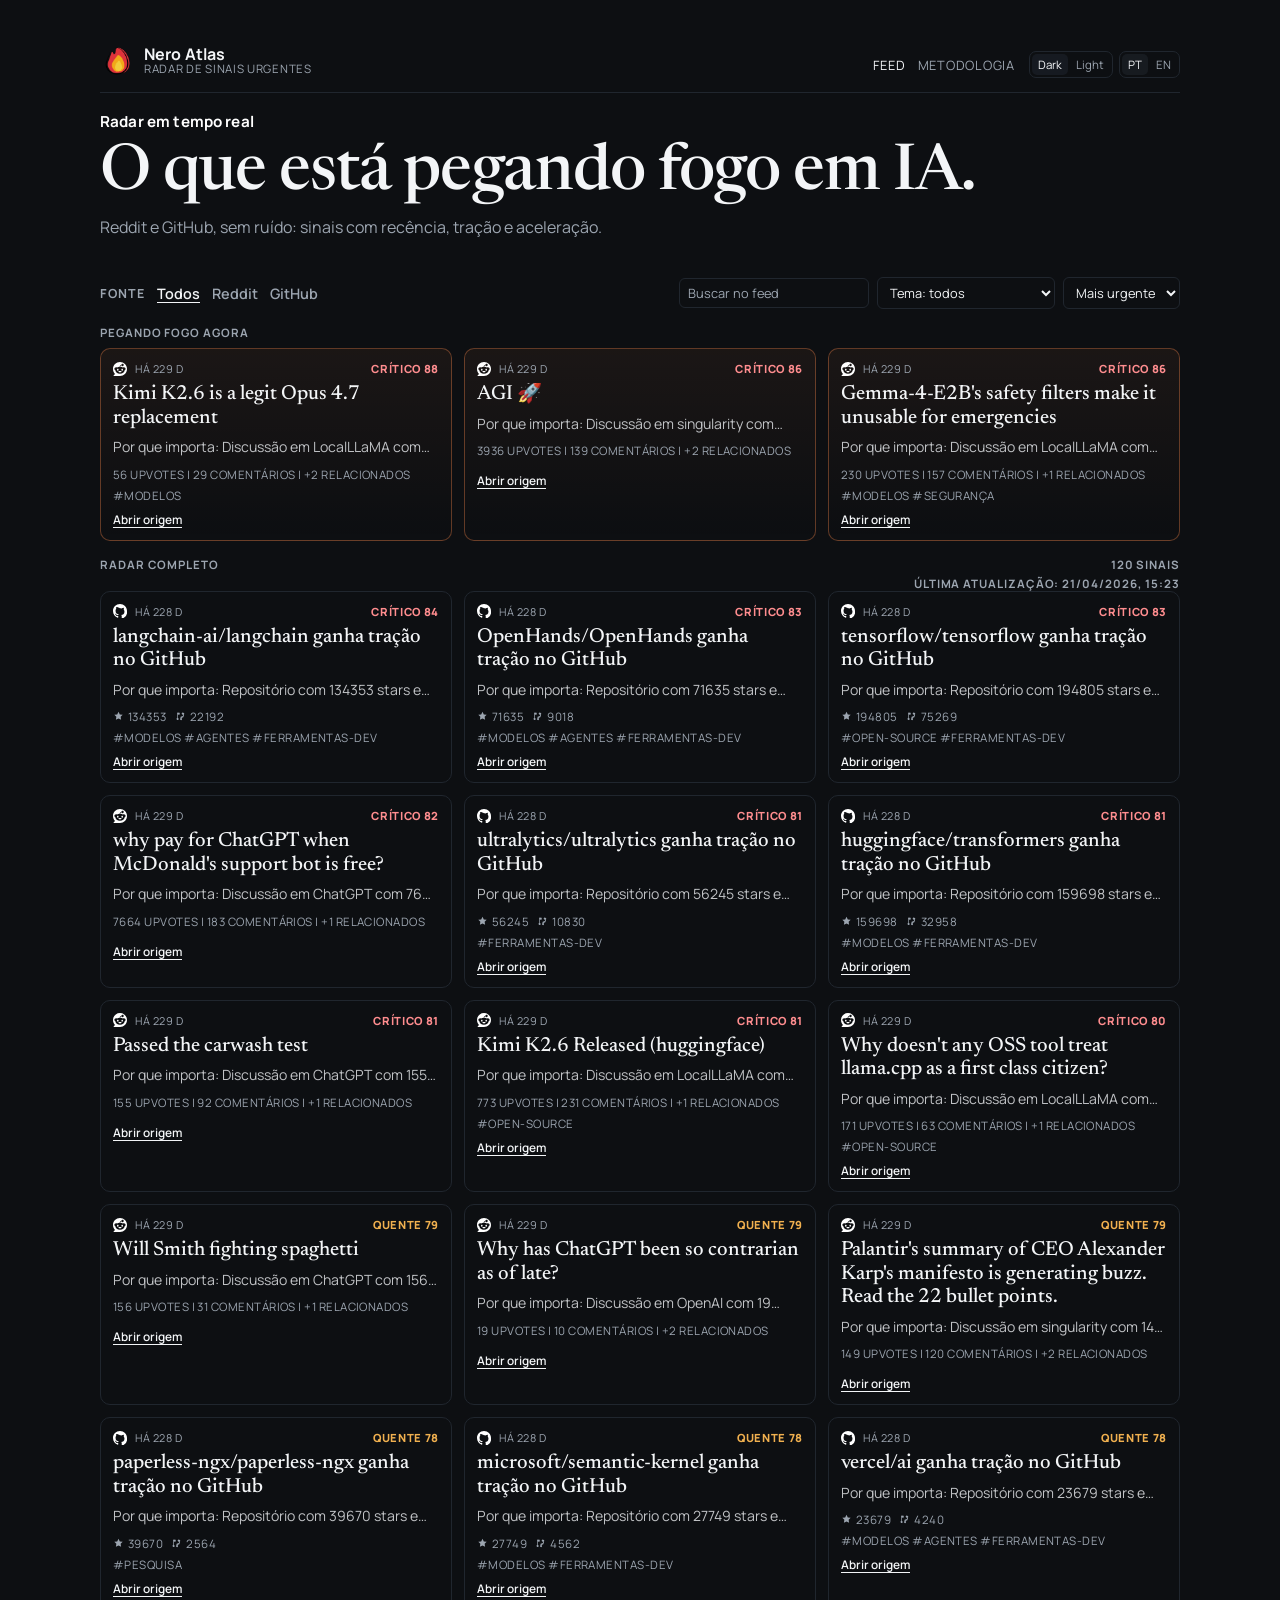
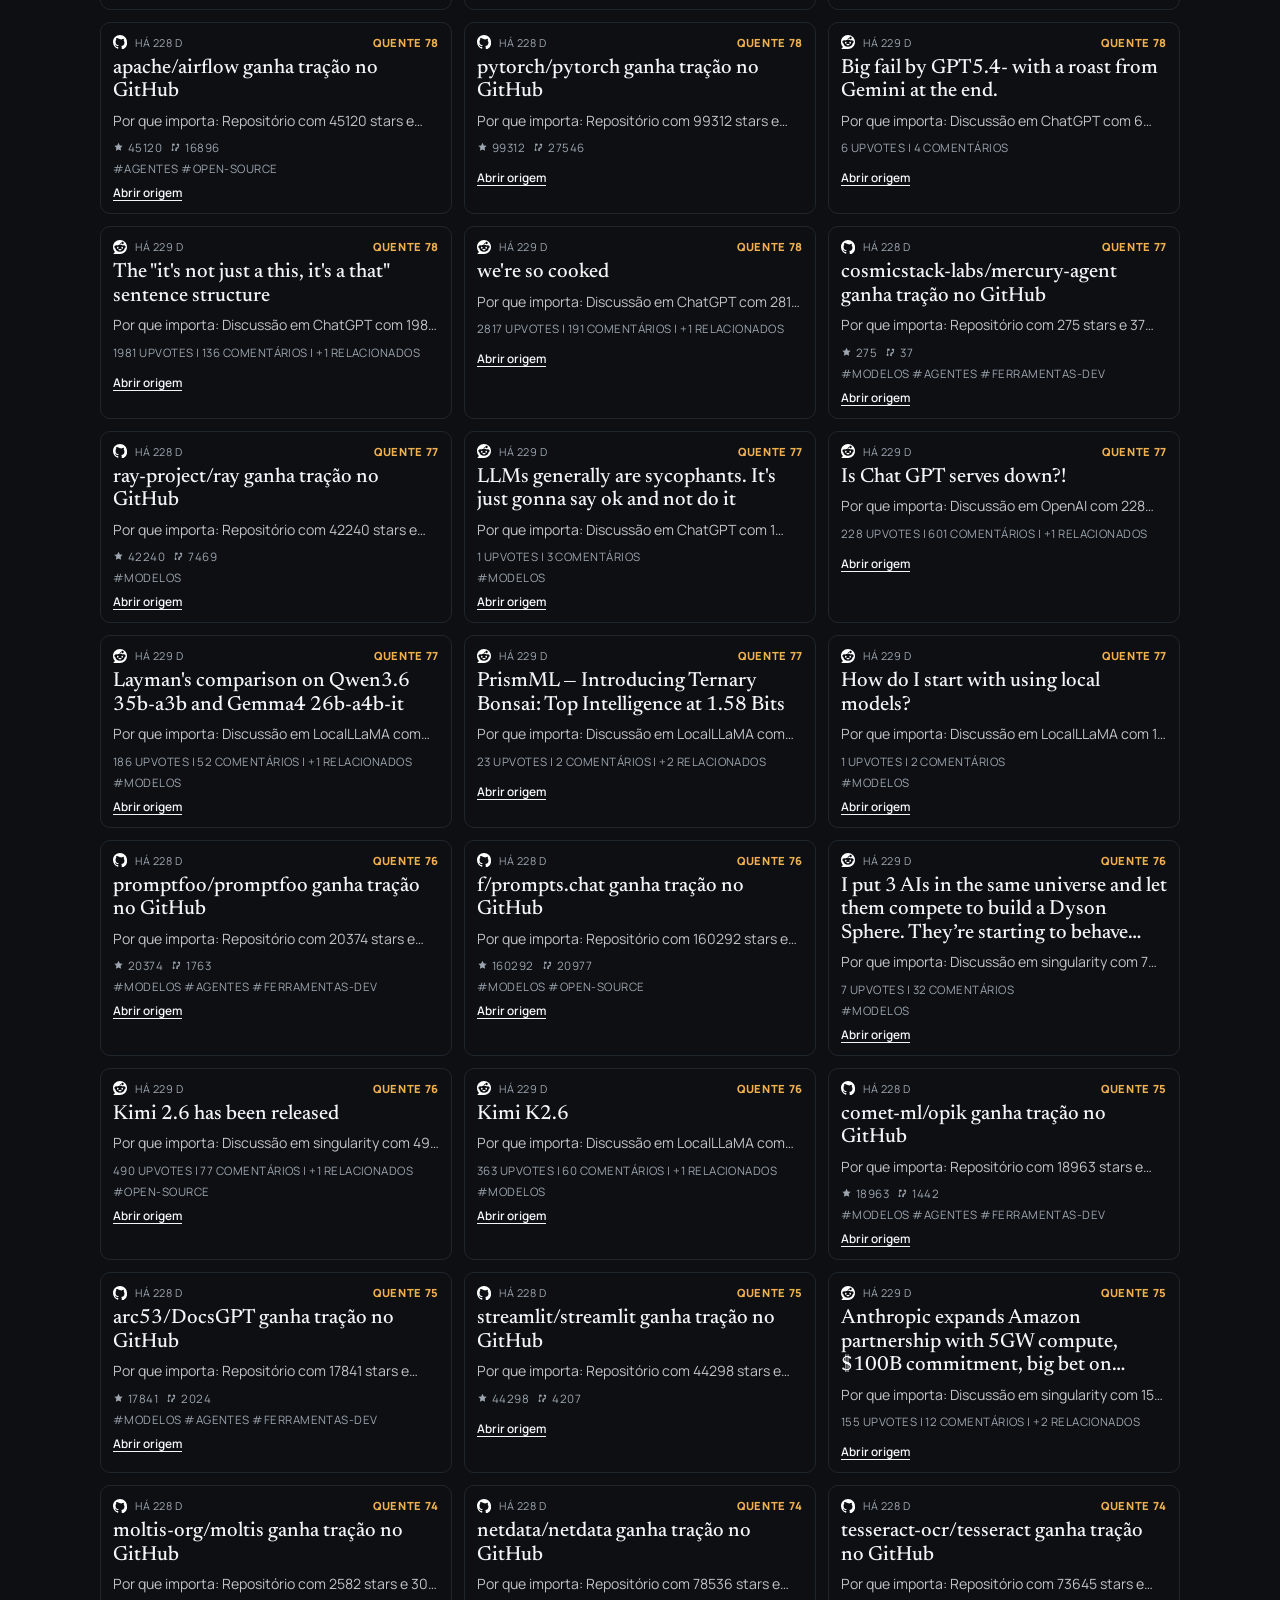
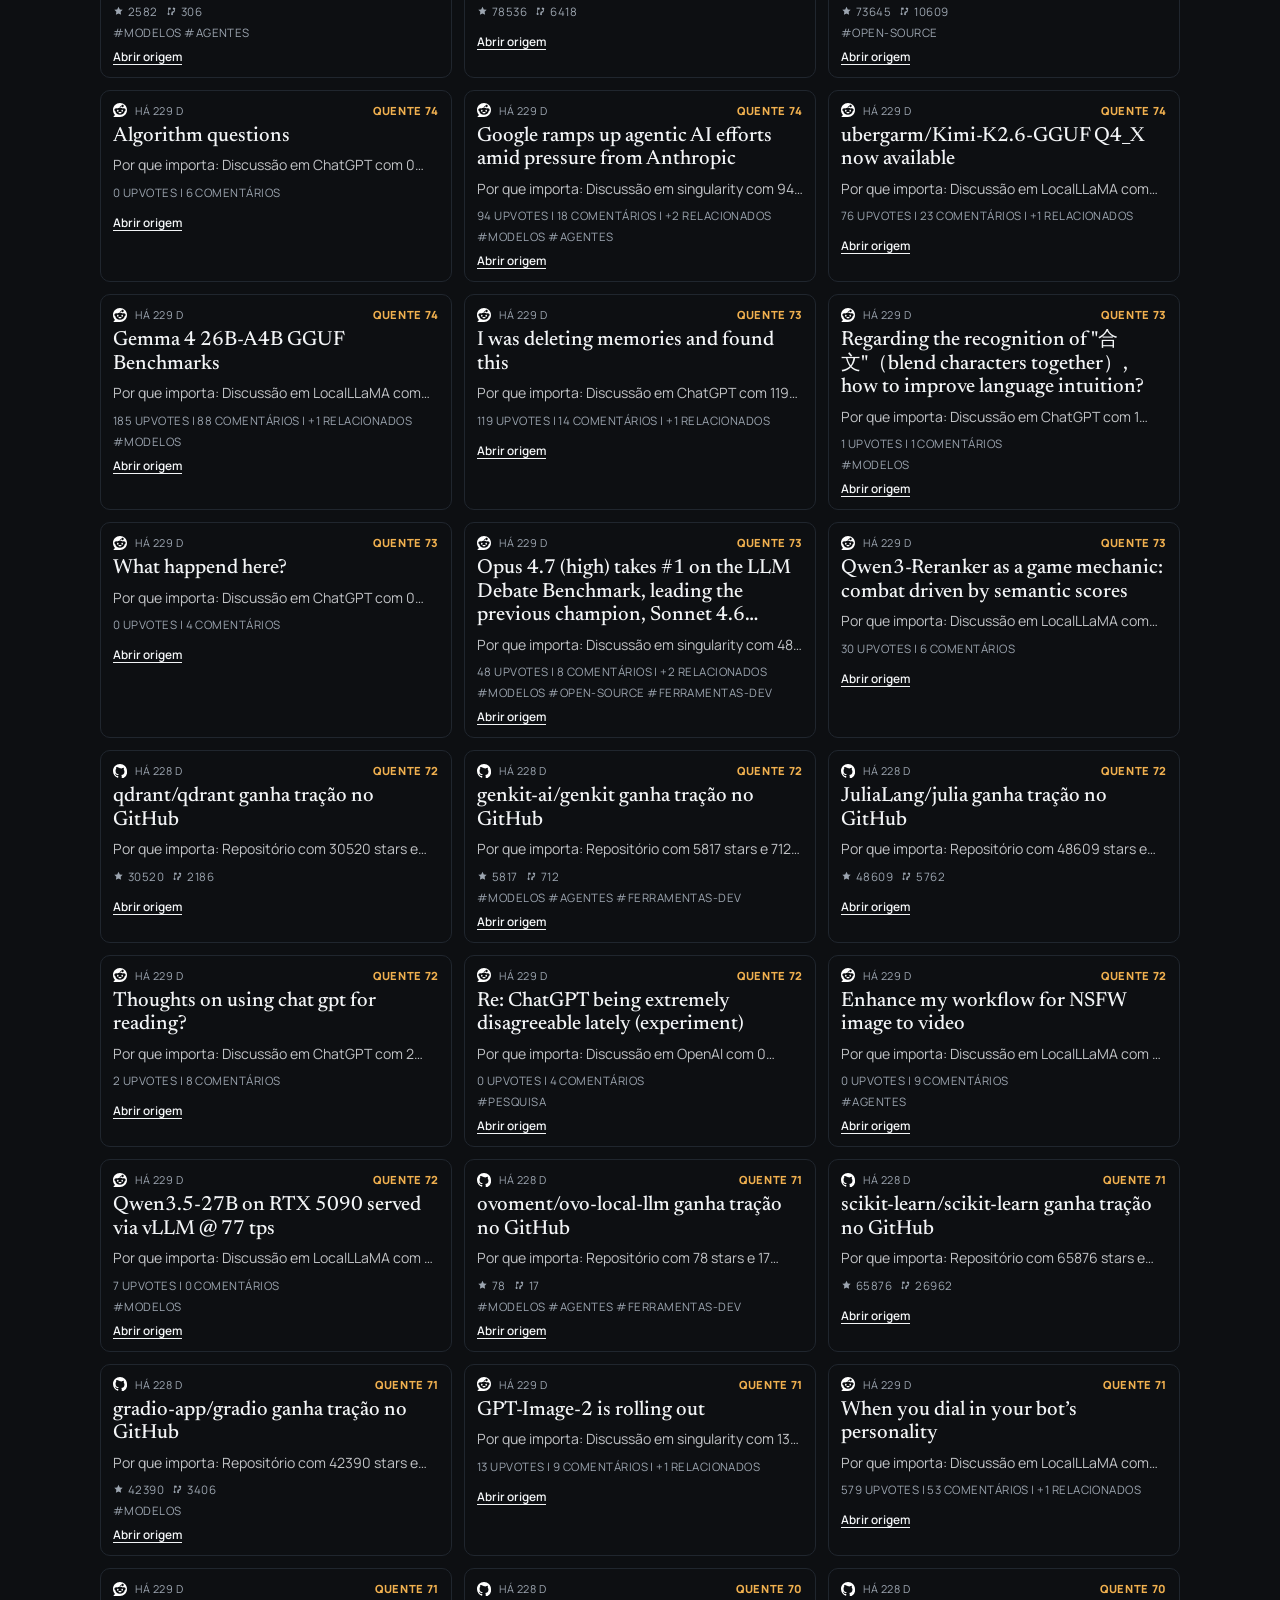
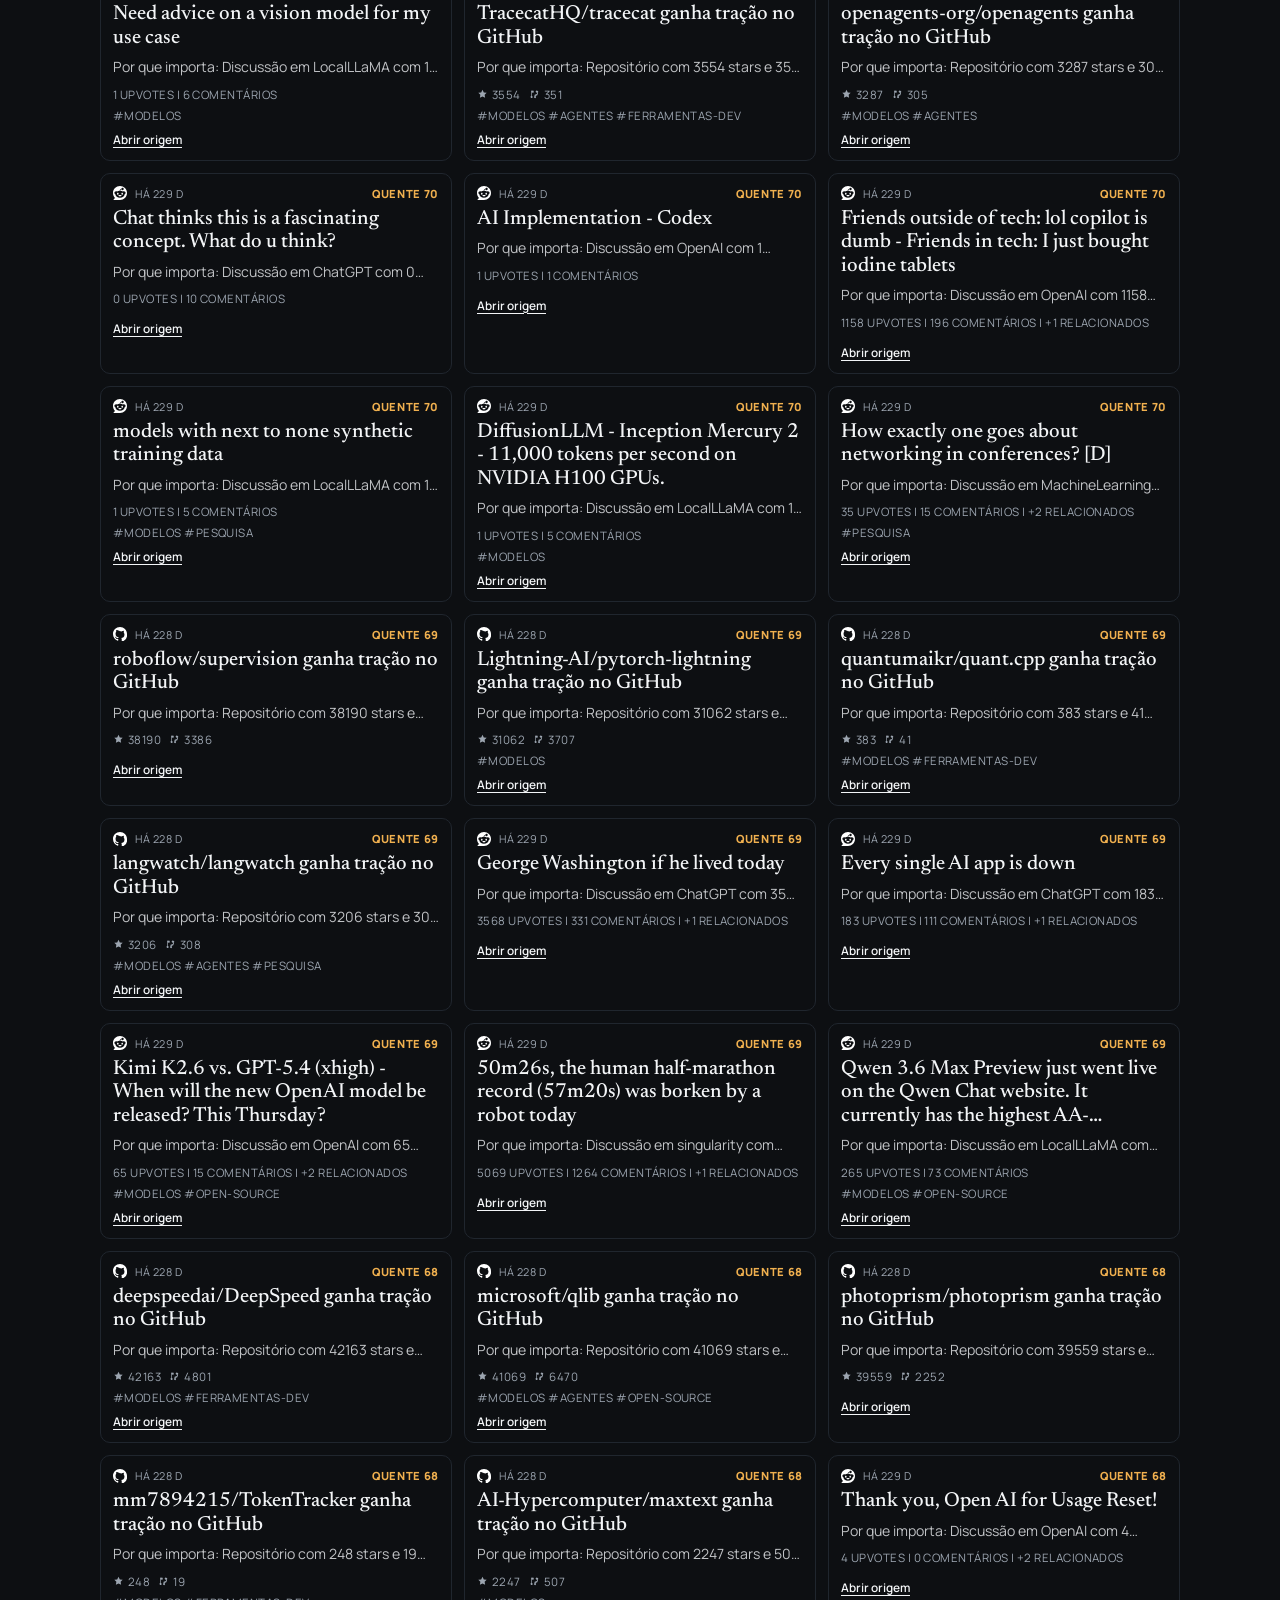
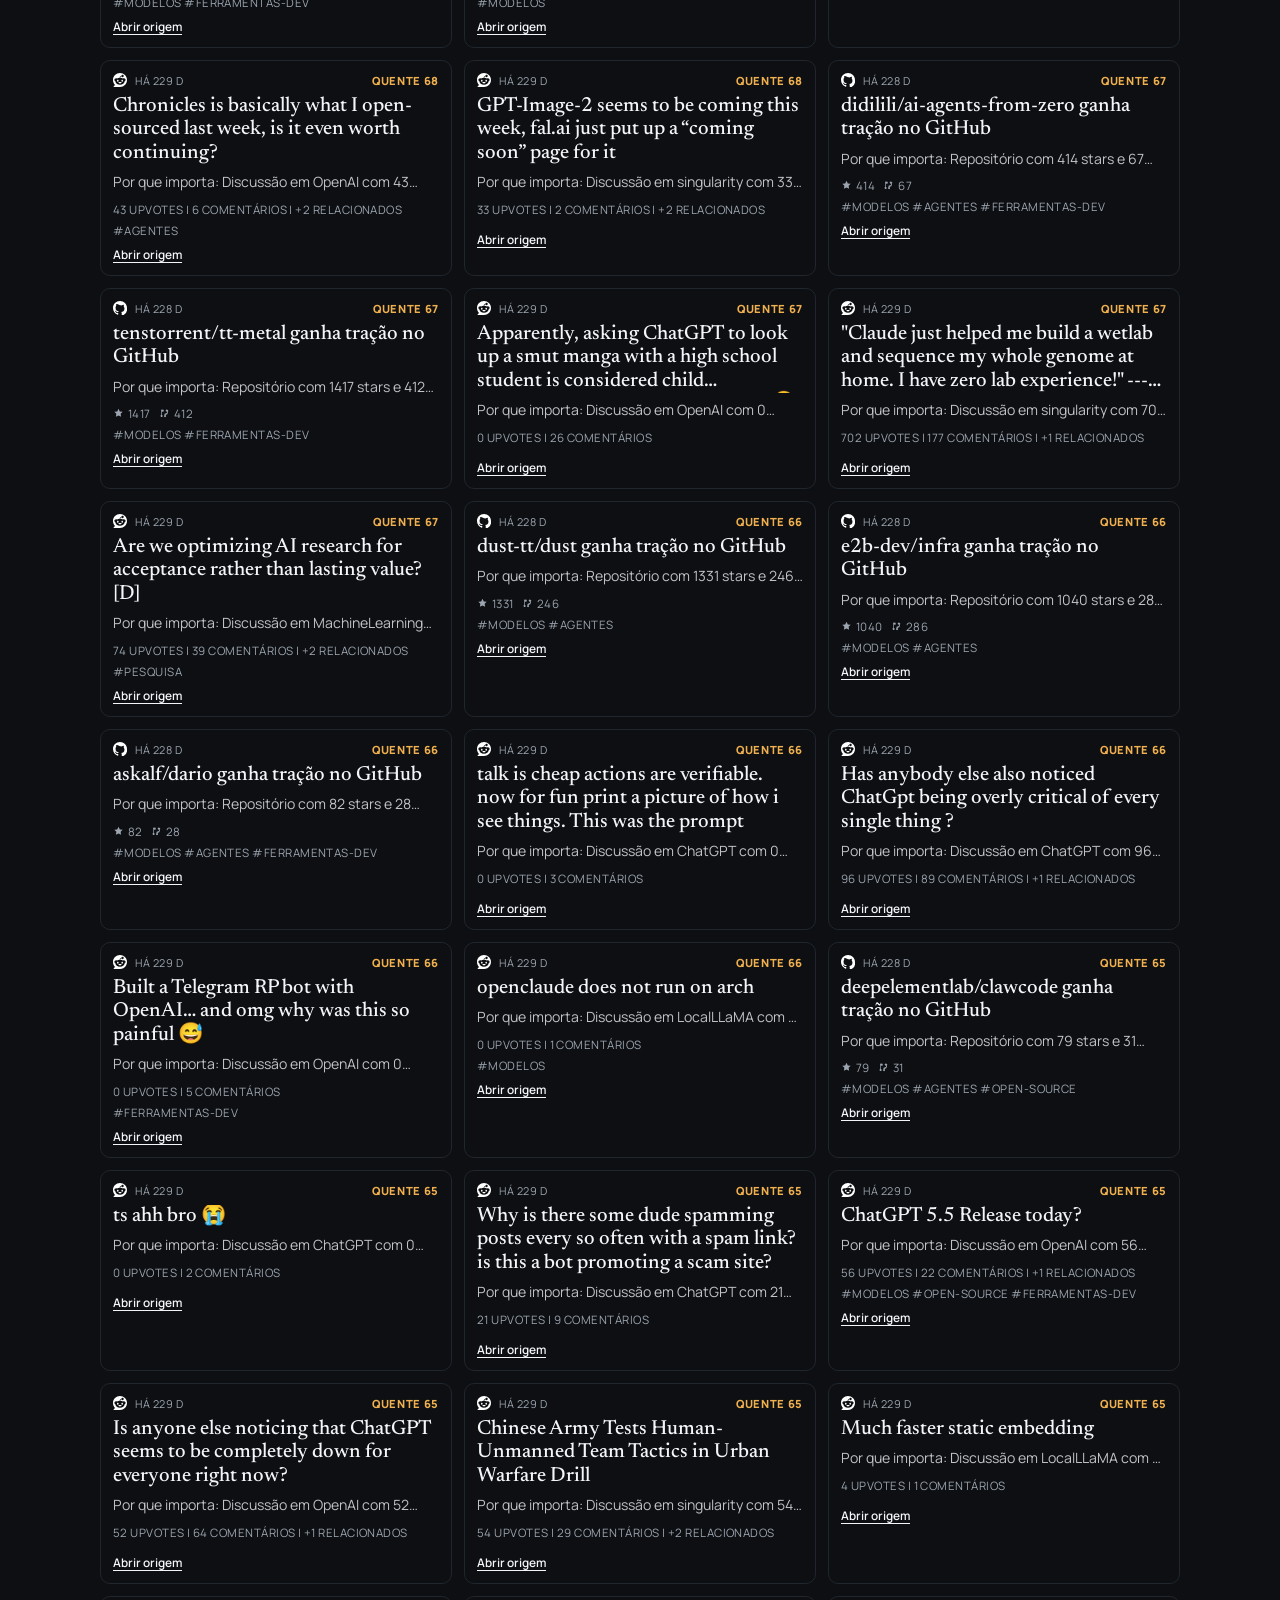
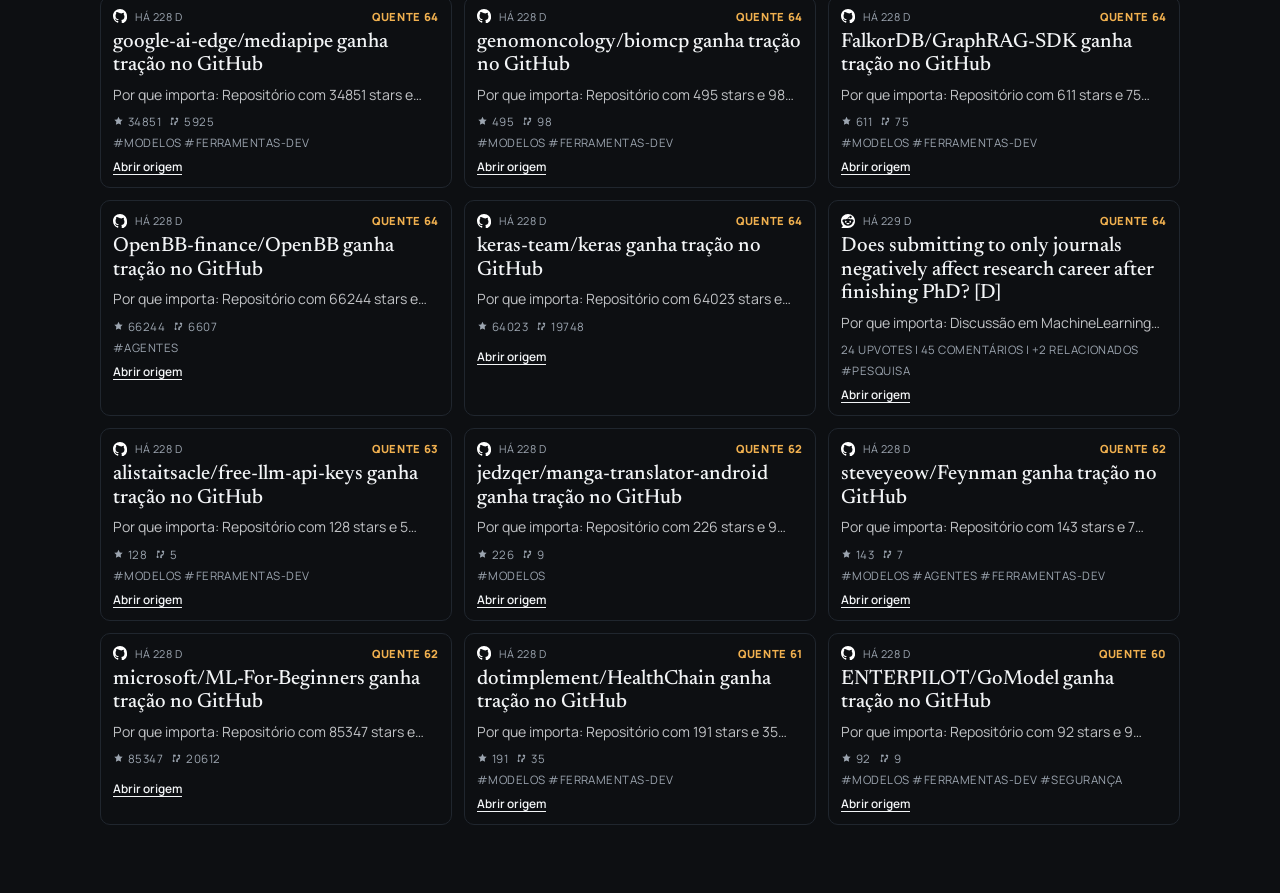
==== commit b00f1adc: "add Cloudflare Web Analytics tracking snippet" ====
--- a/index.html
+++ b/index.html
@@ -9,6 +9,9 @@
     <link rel="preconnect" href="https://fonts.gstatic.com" crossorigin />
     <link href="https://fonts.googleapis.com/css2?family=Manrope:wght@400;500;700;800&family=Newsreader:opsz,wght@6..72,400;6..72,500&display=swap" rel="stylesheet" />
     <link rel="stylesheet" href="styles.css" />
+    <!-- Cloudflare Web Analytics -->
+    <script defer src='https://static.cloudflareinsights.com/beacon.min.js' data-cf-beacon='{"token": "87cad28c889f435ca923506dc14a5b42"}'></script>
+    <!-- End Cloudflare Web Analytics -->
   </head>
   <body>
     <main class="page">
